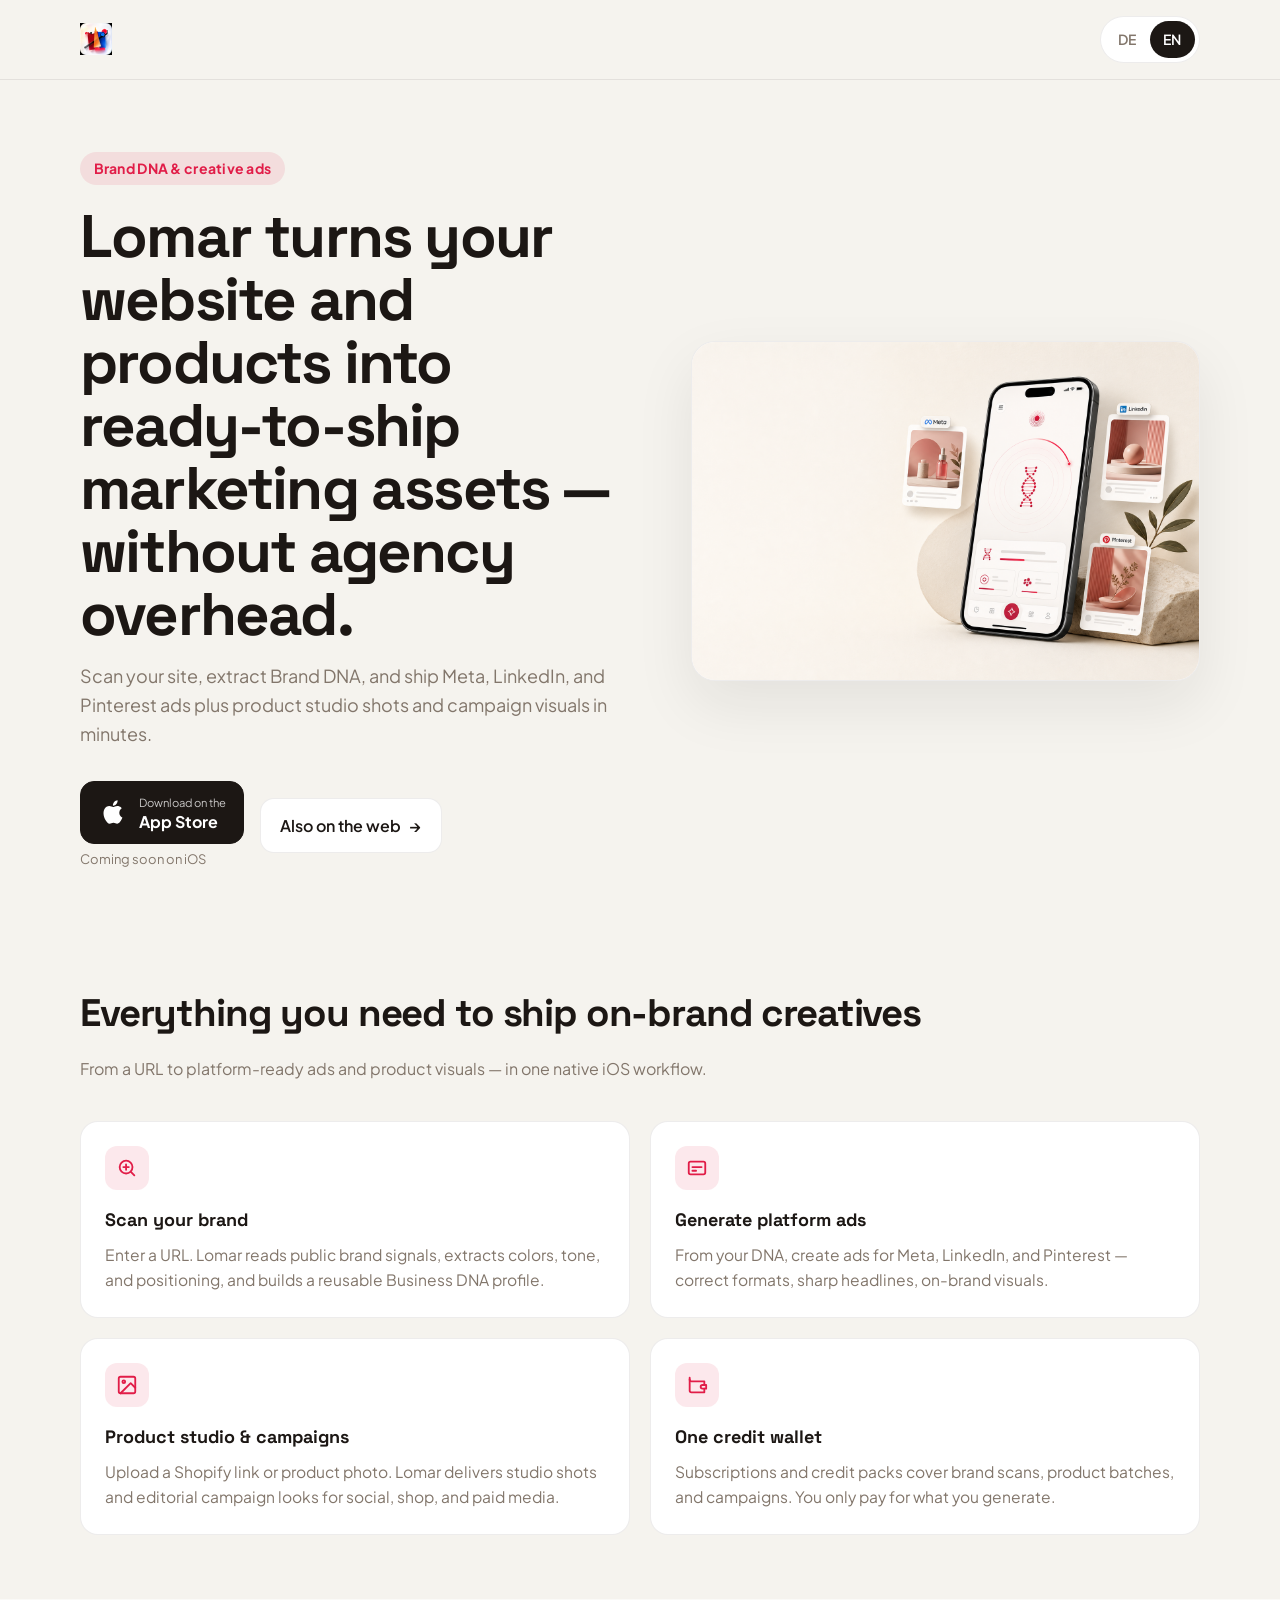
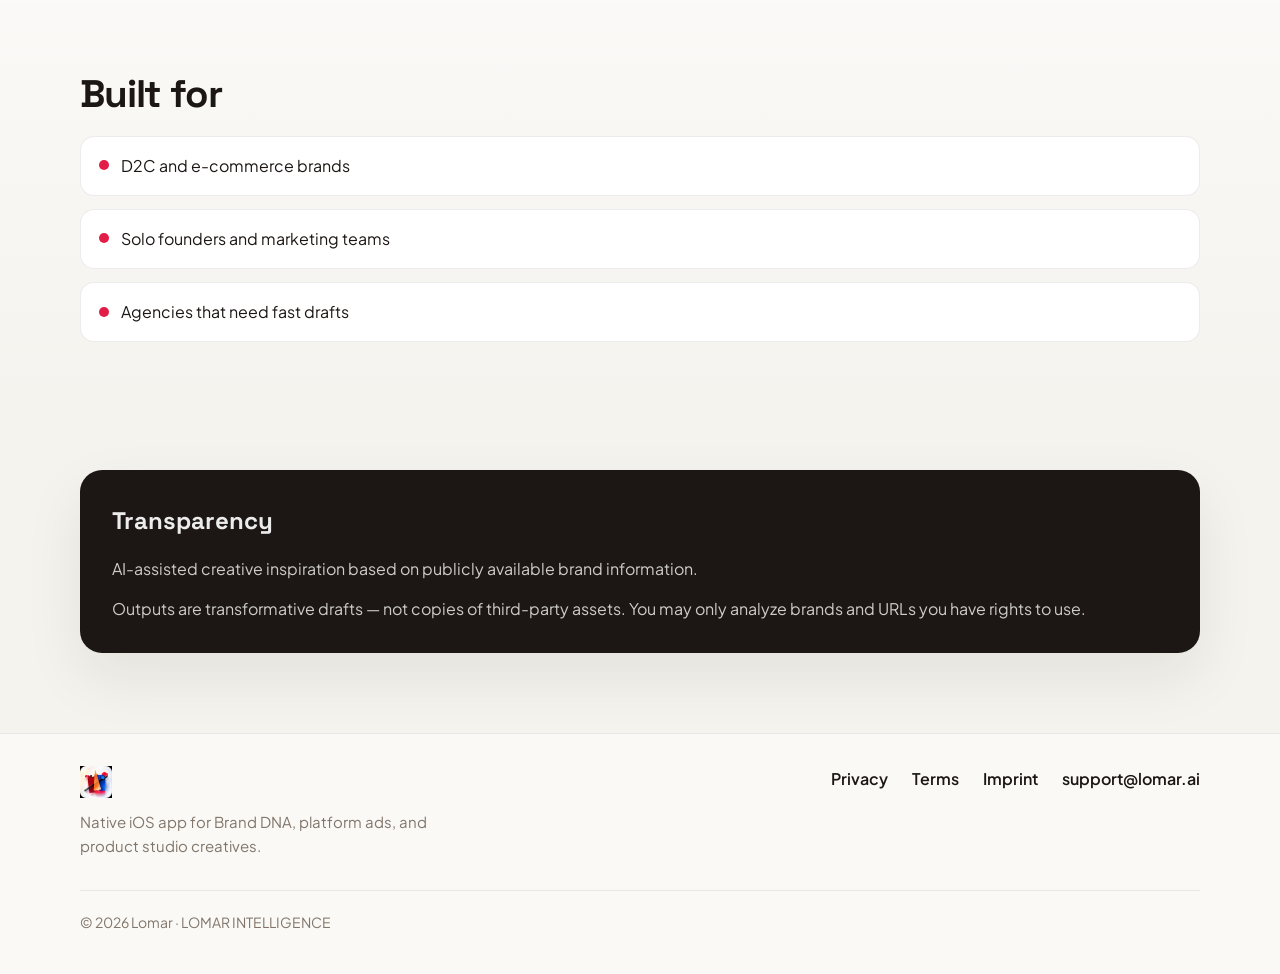
==== index.html @ f8eb9b8c "Add bilingual Lomar iOS app landing page for app.lomar.ai. Static marketing site with ASC-ready lega" ====
<!DOCTYPE html>
<html lang="en">
<head>
  <meta charset="UTF-8">
  <meta name="viewport" content="width=device-width, initial-scale=1.0">
  <title>lomar.ai — Brand DNA &amp; creative ads</title>
  <meta name="description" content="Scan your website, extract Brand DNA, and ship Meta, LinkedIn, and Pinterest ads plus product studio shots — without agency overhead.">
  <meta name="theme-color" content="#E11D48">
  <link rel="icon" type="image/png" href="assets/favicon.png">
  <link rel="apple-touch-icon" href="assets/favicon.png">
  <meta property="og:type" content="website">
  <meta property="og:url" content="https://app.lomar.ai/">
  <meta property="og:title" content="lomar.ai — Brand DNA &amp; creative ads">
  <meta property="og:description" content="Scan your website, extract Brand DNA, and ship Meta, LinkedIn, and Pinterest ads plus product studio shots — without agency overhead.">
  <meta property="og:image" content="https://app.lomar.ai/assets/og-image.png">
  <meta name="twitter:card" content="summary_large_image">
  <meta name="twitter:title" content="lomar.ai — Brand DNA &amp; creative ads">
  <meta name="twitter:description" content="Scan your website, extract Brand DNA, and ship Meta, LinkedIn, and Pinterest ads plus product studio shots — without agency overhead.">
  <meta name="twitter:image" content="https://app.lomar.ai/assets/og-image.png">
  <link rel="preconnect" href="https://fonts.googleapis.com">
  <link rel="preconnect" href="https://fonts.gstatic.com" crossorigin>
  <link href="https://fonts.googleapis.com/css2?family=Plus+Jakarta+Sans:wght@400;500;600;700&family=Space+Grotesk:wght@500;600;700&display=swap" rel="stylesheet">
  <link rel="stylesheet" href="assets/style.css">
</head>
<body>
  <header class="site-header">
    <div class="container header-inner">
      <a class="logo" href="/" aria-label="lomar.ai home">
        <img src="assets/logo.png" alt="lomar.ai" width="120" height="32">
      </a>
      <div class="lang-toggle" role="group" aria-label="Language">
        <button type="button" data-lang="de" id="lang-de">DE</button>
        <button type="button" data-lang="en" id="lang-en">EN</button>
      </div>
    </div>
  </header>

  <main>
    <section class="hero">
      <div class="container hero-grid">
        <div class="hero-copy">
          <div class="eyebrow">
            <span class="lang-en">Brand DNA &amp; creative ads</span>
            <span class="lang-de">Brand-DNA &amp; Kreativ-Ads</span>
          </div>
          <h1>
            <span class="lang-en">Lomar turns your website and products into ready-to-ship marketing assets — without agency overhead.</span>
            <span class="lang-de">Lomar verwandelt deine Website und Produkte in fertige Marketing-Assets — ohne Agentur-Overhead.</span>
          </h1>
          <p class="hero-lead">
            <span class="lang-en">Scan your site, extract Brand DNA, and ship Meta, LinkedIn, and Pinterest ads plus product studio shots and campaign visuals in minutes.</span>
            <span class="lang-de">Website scannen, Brand-DNA extrahieren und Meta-, LinkedIn- und Pinterest-Ads plus Produkt- &amp; Kampagnenvisuals in Minuten erzeugen.</span>
          </p>
          <div class="cta-row">
            <div class="app-store-badge">
              <div class="badge-button" aria-label="App Store — Coming soon">
                <svg width="28" height="28" viewBox="0 0 24 24" fill="currentColor" aria-hidden="true">
                  <path d="M18.71 19.5c-.83 1.24-1.71 2.45-3.05 2.47-1.34.03-1.77-.79-3.29-.79-1.53 0-2 .77-3.27.82-1.31.05-2.3-1.32-3.14-2.53C4.25 17 2.94 12.45 4.7 9.39c.87-1.52 2.43-2.48 4.12-2.51 1.28-.02 2.5.87 3.29.87.78 0 2.26-1.07 3.8-.91.65.03 2.47.26 3.64 1.98-.09.06-2.17 1.28-2.15 3.81.03 3.02 2.65 4.03 2.68 4.04-.03.07-.42 1.44-1.38 2.83M13 3.5c.73-.83 1.94-1.46 2.94-1.5.13 1.17-.34 2.35-1.04 3.19-.69.85-1.83 1.51-2.95 1.42-.15-1.15.41-2.35 1.05-3.11z"/>
                </svg>
                <span>
                  <span class="badge-label">
                    <span class="lang-en">Download on the</span>
                    <span class="lang-de">Laden im</span>
                  </span>
                  <span class="badge-title">App Store</span>
                </span>
              </div>
              <span class="coming-soon">
                <span class="lang-en">Coming soon on iOS</span>
                <span class="lang-de">Demnächst für iOS</span>
              </span>
            </div>
            <a class="btn-secondary" href="https://lomar.ai" rel="noopener">
              <span class="lang-en">Also on the web</span>
              <span class="lang-de">Auch im Web</span>
              <span aria-hidden="true">→</span>
            </a>
          </div>
        </div>
        <div class="hero-visual">
          <img src="assets/hero-visual.png" alt="" width="1200" height="675">
        </div>
      </div>
    </section>

    <section class="section" id="features">
      <div class="container">
        <h2 class="section-title">
          <span class="lang-en">Everything you need to ship on-brand creatives</span>
          <span class="lang-de">Alles für markengerechte Creatives</span>
        </h2>
        <p class="section-lead">
          <span class="lang-en">From a URL to platform-ready ads and product visuals — in one native iOS workflow.</span>
          <span class="lang-de">Von der URL zu plattformfertigen Ads und Produktvisuals — in einem nativen iOS-Workflow.</span>
        </p>
        <div class="features-grid">
          <article class="feature-card">
            <div class="feature-icon" aria-hidden="true">
              <svg width="22" height="22" viewBox="0 0 24 24" fill="none" stroke="currentColor" stroke-width="2" stroke-linecap="round" stroke-linejoin="round">
                <circle cx="11" cy="11" r="7"></circle>
                <path d="m20 20-3.5-3.5"></path>
                <path d="M8 11h6"></path>
                <path d="M11 8v6"></path>
              </svg>
            </div>
            <h3>
              <span class="lang-en">Scan your brand</span>
              <span class="lang-de">Scanne deine Brand</span>
            </h3>
            <p>
              <span class="lang-en">Enter a URL. Lomar reads public brand signals, extracts colors, tone, and positioning, and builds a reusable Business DNA profile.</span>
              <span class="lang-de">Gib eine URL ein. Lomar liest öffentliche Brand-Signale, extrahiert Farben, Tonalität und Positionierung und baut daraus eine wiederverwendbare Business-DNA.</span>
            </p>
          </article>
          <article class="feature-card">
            <div class="feature-icon" aria-hidden="true">
              <svg width="22" height="22" viewBox="0 0 24 24" fill="none" stroke="currentColor" stroke-width="2" stroke-linecap="round" stroke-linejoin="round">
                <rect x="3" y="5" width="18" height="14" rx="2"></rect>
                <path d="M7 15h4"></path>
                <path d="M7 11h10"></path>
              </svg>
            </div>
            <h3>
              <span class="lang-en">Generate platform ads</span>
              <span class="lang-de">Generiere Plattform-Ads</span>
            </h3>
            <p>
              <span class="lang-en">From your DNA, create ads for Meta, LinkedIn, and Pinterest — correct formats, sharp headlines, on-brand visuals.</span>
              <span class="lang-de">Erstelle auf Basis deiner DNA Werbemittel für Meta, LinkedIn und Pinterest — im richtigen Format, mit klaren Headlines und markengerechtem Look.</span>
            </p>
          </article>
          <article class="feature-card">
            <div class="feature-icon" aria-hidden="true">
              <svg width="22" height="22" viewBox="0 0 24 24" fill="none" stroke="currentColor" stroke-width="2" stroke-linecap="round" stroke-linejoin="round">
                <rect x="3" y="3" width="18" height="18" rx="2"></rect>
                <circle cx="8.5" cy="8.5" r="1.5"></circle>
                <path d="m21 15-5-5L5 21"></path>
              </svg>
            </div>
            <h3>
              <span class="lang-en">Product studio &amp; campaigns</span>
              <span class="lang-de">Produkt-Studio &amp; Kampagnen</span>
            </h3>
            <p>
              <span class="lang-en">Upload a Shopify link or product photo. Lomar delivers studio shots and editorial campaign looks for social, shop, and paid media.</span>
              <span class="lang-de">Lade einen Shopify-Link oder ein Produktfoto hoch. Lomar liefert Studio-Shots und editorial Campaign-Looks — bereit für Social, Shop und Ads.</span>
            </p>
          </article>
          <article class="feature-card">
            <div class="feature-icon" aria-hidden="true">
              <svg width="22" height="22" viewBox="0 0 24 24" fill="none" stroke="currentColor" stroke-width="2" stroke-linecap="round" stroke-linejoin="round">
                <path d="M20 12V8H6a2 2 0 0 1-2-2V4"></path>
                <path d="M4 6v12a2 2 0 0 0 2 2h14v-4"></path>
                <path d="M18 12a2 2 0 0 0 0 4h4v-4Z"></path>
              </svg>
            </div>
            <h3>
              <span class="lang-en">One credit wallet</span>
              <span class="lang-de">Ein Credit-Wallet</span>
            </h3>
            <p>
              <span class="lang-en">Subscriptions and credit packs cover brand scans, product batches, and campaigns. You only pay for what you generate.</span>
              <span class="lang-de">Abos und Credit-Packs decken Brand-Scans, Produkt-Batches und Kampagnen ab. Du zahlst nur, was du wirklich generierst.</span>
            </p>
          </article>
        </div>
      </div>
    </section>

    <section class="section audience">
      <div class="container">
        <h2 class="section-title">
          <span class="lang-en">Built for</span>
          <span class="lang-de">Für wen?</span>
        </h2>
        <ul class="audience-list">
          <li>
            <span class="lang-en">D2C and e-commerce brands</span>
            <span class="lang-de">D2C- und E-Commerce-Brands</span>
          </li>
          <li>
            <span class="lang-en">Solo founders and marketing teams</span>
            <span class="lang-de">Solo-Founder und Marketing-Teams</span>
          </li>
          <li>
            <span class="lang-en">Agencies that need fast drafts</span>
            <span class="lang-de">Agenturen, die schnelle Drafts brauchen</span>
          </li>
        </ul>
      </div>
    </section>

    <section class="section transparency">
      <div class="container">
        <div class="transparency-card">
          <h2>
            <span class="lang-en">Transparency</span>
            <span class="lang-de">Transparenz</span>
          </h2>
          <p>
            <span class="lang-en">AI-assisted creative inspiration based on publicly available brand information.</span>
            <span class="lang-de">KI-gestützte kreative Inspiration auf Basis öffentlich verfügbarer Markeninformationen.</span>
          </p>
          <p>
            <span class="lang-en">Outputs are transformative drafts — not copies of third-party assets. You may only analyze brands and URLs you have rights to use.</span>
            <span class="lang-de">Outputs sind transformative Entwürfe — keine 1:1-Kopien fremder Websites oder Assets. Analysiere nur Brands und URLs, für die du die Rechte hast.</span>
          </p>
        </div>
      </div>
    </section>
  </main>

  <footer class="site-footer">
    <div class="container footer-grid">
      <div class="footer-brand">
        <a class="logo" href="/" aria-label="lomar.ai home">
          <img src="assets/logo.png" alt="lomar.ai" width="100" height="28">
        </a>
        <p>
          <span class="lang-en">Native iOS app for Brand DNA, platform ads, and product studio creatives.</span>
          <span class="lang-de">Native iOS-App für Brand-DNA, Plattform-Ads und Produkt-Studio-Creatives.</span>
        </p>
      </div>
      <nav class="footer-links" aria-label="Legal">
        <a href="https://lomar.ai/privacy" rel="noopener">Privacy</a>
        <a href="https://lomar.ai/terms" rel="noopener">
          <span class="lang-en">Terms</span>
          <span class="lang-de">AGB</span>
        </a>
        <a href="https://lomar.ai/imprint" rel="noopener">
          <span class="lang-en">Imprint</span>
          <span class="lang-de">Impressum</span>
        </a>
        <a href="mailto:support@lomar.ai">support@lomar.ai</a>
      </nav>
      <div class="footer-meta">© 2026 Lomar · LOMAR INTELLIGENCE</div>
    </div>
  </footer>

  <script>
    (function () {
      var root = document.documentElement;
      var buttons = document.querySelectorAll(".lang-toggle button");

      function setLang(lang) {
        root.lang = lang;
        localStorage.setItem("lomar-lang", lang);
        buttons.forEach(function (btn) {
          btn.classList.toggle("active", btn.dataset.lang === lang);
        });
      }

      var saved = localStorage.getItem("lomar-lang");
      var browser = (navigator.language || "en").toLowerCase().startsWith("de") ? "de" : "en";
      setLang(saved || browser);

      buttons.forEach(function (btn) {
        btn.addEventListener("click", function () {
          setLang(btn.dataset.lang);
        });
      });
    })();
  </script>
</body>
</html>
---- assets/style.css ----
:root {
  --rose: #e11d48;
  --rose-soft: rgba(225, 29, 72, 0.1);
  --paper: #f5f3ee;
  --paper-elevated: #ffffff;
  --ink: #1c1714;
  --mist: #82766b;
  --border: rgba(28, 23, 20, 0.08);
  --shadow: 0 24px 60px rgba(28, 23, 20, 0.08);
  --radius: 18px;
  --max-width: 1120px;
}

*,
*::before,
*::after {
  box-sizing: border-box;
}

html {
  scroll-behavior: smooth;
}

body {
  margin: 0;
  font-family: "Plus Jakarta Sans", system-ui, -apple-system, sans-serif;
  color: var(--ink);
  background: var(--paper);
  line-height: 1.6;
  -webkit-font-smoothing: antialiased;
}

img {
  display: block;
  max-width: 100%;
  height: auto;
}

a {
  color: inherit;
  text-decoration: none;
}

a:hover {
  color: var(--rose);
}

.container {
  width: min(var(--max-width), calc(100% - 2rem));
  margin-inline: auto;
}

.site-header {
  position: sticky;
  top: 0;
  z-index: 20;
  backdrop-filter: blur(14px);
  background: rgba(245, 243, 238, 0.88);
  border-bottom: 1px solid var(--border);
}

.header-inner {
  display: flex;
  align-items: center;
  justify-content: space-between;
  gap: 1rem;
  padding: 1rem 0;
}

.logo img {
  height: 32px;
  width: auto;
}

.lang-toggle {
  display: inline-flex;
  padding: 4px;
  border-radius: 999px;
  background: var(--paper-elevated);
  border: 1px solid var(--border);
}

.lang-toggle button {
  border: 0;
  background: transparent;
  color: var(--mist);
  font: inherit;
  font-size: 0.875rem;
  font-weight: 600;
  padding: 0.45rem 0.85rem;
  border-radius: 999px;
  cursor: pointer;
}

.lang-toggle button.active {
  background: var(--ink);
  color: white;
}

.hero {
  padding: 4.5rem 0 3rem;
}

.hero-grid {
  display: grid;
  grid-template-columns: 1.05fr 0.95fr;
  gap: 3rem;
  align-items: center;
}

.eyebrow {
  display: inline-flex;
  align-items: center;
  gap: 0.5rem;
  padding: 0.35rem 0.85rem;
  border-radius: 999px;
  background: var(--rose-soft);
  color: var(--rose);
  font-size: 0.875rem;
  font-weight: 700;
  letter-spacing: 0.02em;
  margin-bottom: 1.25rem;
}

.hero h1 {
  font-family: "Space Grotesk", sans-serif;
  font-size: clamp(2.4rem, 5vw, 3.75rem);
  line-height: 1.05;
  letter-spacing: -0.03em;
  margin: 0 0 1rem;
}

.hero-lead {
  font-size: 1.125rem;
  color: var(--mist);
  max-width: 38rem;
  margin: 0 0 2rem;
}

.cta-row {
  display: flex;
  flex-wrap: wrap;
  gap: 1rem;
  align-items: center;
}

.app-store-badge {
  display: inline-flex;
  flex-direction: column;
  gap: 0.35rem;
}

.badge-button {
  display: inline-flex;
  align-items: center;
  gap: 0.75rem;
  padding: 0.75rem 1.1rem;
  border-radius: 14px;
  background: var(--ink);
  color: white;
  border: 1px solid var(--ink);
  cursor: default;
}

.badge-button svg {
  flex-shrink: 0;
}

.badge-label {
  display: block;
  font-size: 0.7rem;
  opacity: 0.75;
}

.badge-title {
  display: block;
  font-size: 1rem;
  font-weight: 700;
  line-height: 1.2;
}

.coming-soon {
  font-size: 0.8125rem;
  color: var(--mist);
}

.btn-secondary {
  display: inline-flex;
  align-items: center;
  gap: 0.5rem;
  padding: 0.85rem 1.2rem;
  border-radius: 14px;
  border: 1px solid var(--border);
  background: var(--paper-elevated);
  font-weight: 600;
  transition: border-color 0.2s, transform 0.2s;
}

.btn-secondary:hover {
  border-color: rgba(225, 29, 72, 0.35);
  transform: translateY(-1px);
}

.hero-visual {
  border-radius: calc(var(--radius) + 6px);
  overflow: hidden;
  box-shadow: var(--shadow);
  border: 1px solid var(--border);
  background: var(--paper-elevated);
}

.section {
  padding: 4rem 0;
}

.section-title {
  font-family: "Space Grotesk", sans-serif;
  font-size: clamp(1.75rem, 3vw, 2.4rem);
  letter-spacing: -0.03em;
  margin: 0 0 0.75rem;
}

.section-lead {
  color: var(--mist);
  max-width: 42rem;
  margin: 0 0 2.5rem;
}

.features-grid {
  display: grid;
  grid-template-columns: repeat(2, minmax(0, 1fr));
  gap: 1.25rem;
}

.feature-card {
  padding: 1.5rem;
  border-radius: var(--radius);
  background: var(--paper-elevated);
  border: 1px solid var(--border);
}

.feature-icon {
  width: 44px;
  height: 44px;
  display: grid;
  place-items: center;
  border-radius: 12px;
  background: var(--rose-soft);
  color: var(--rose);
  margin-bottom: 1rem;
}

.feature-card h3 {
  font-family: "Space Grotesk", sans-serif;
  font-size: 1.125rem;
  margin: 0 0 0.5rem;
}

.feature-card p {
  margin: 0;
  color: var(--mist);
  font-size: 0.975rem;
}

.audience {
  background: linear-gradient(180deg, rgba(255, 255, 255, 0.55), rgba(255, 255, 255, 0));
}

.audience-list {
  display: grid;
  gap: 0.85rem;
  margin: 0;
  padding: 0;
  list-style: none;
}

.audience-list li {
  display: flex;
  align-items: flex-start;
  gap: 0.75rem;
  padding: 1rem 1.1rem;
  border-radius: 14px;
  background: var(--paper-elevated);
  border: 1px solid var(--border);
}

.audience-list li::before {
  content: "";
  width: 10px;
  height: 10px;
  margin-top: 0.45rem;
  border-radius: 999px;
  background: var(--rose);
  flex-shrink: 0;
}

.transparency {
  padding-bottom: 5rem;
}

.transparency-card {
  padding: 2rem;
  border-radius: calc(var(--radius) + 4px);
  background: var(--ink);
  color: rgba(255, 255, 255, 0.92);
  box-shadow: var(--shadow);
}

.transparency-card h2 {
  font-family: "Space Grotesk", sans-serif;
  font-size: 1.5rem;
  margin: 0 0 1rem;
}

.transparency-card p {
  margin: 0 0 0.85rem;
  color: rgba(255, 255, 255, 0.78);
}

.transparency-card p:last-child {
  margin-bottom: 0;
}

.site-footer {
  border-top: 1px solid var(--border);
  background: rgba(255, 255, 255, 0.45);
  padding: 2rem 0 2.5rem;
}

.footer-grid {
  display: flex;
  flex-wrap: wrap;
  gap: 1.5rem 2rem;
  justify-content: space-between;
  align-items: flex-start;
}

.footer-brand p {
  margin: 0.75rem 0 0;
  color: var(--mist);
  max-width: 22rem;
  font-size: 0.9375rem;
}

.footer-links {
  display: flex;
  flex-wrap: wrap;
  gap: 1rem 1.5rem;
  font-weight: 600;
}

.footer-meta {
  width: 100%;
  padding-top: 1.25rem;
  margin-top: 0.5rem;
  border-top: 1px solid var(--border);
  color: var(--mist);
  font-size: 0.875rem;
}

[lang="de"] .lang-en,
[lang="en"] .lang-de {
  display: none !important;
}

@media (max-width: 900px) {
  .hero-grid,
  .features-grid {
    grid-template-columns: 1fr;
  }

  .hero {
    padding-top: 3rem;
  }

  .hero-visual {
    order: -1;
  }
}

@media (max-width: 640px) {
  .features-grid {
    grid-template-columns: 1fr;
  }

  .footer-grid {
    flex-direction: column;
  }
}
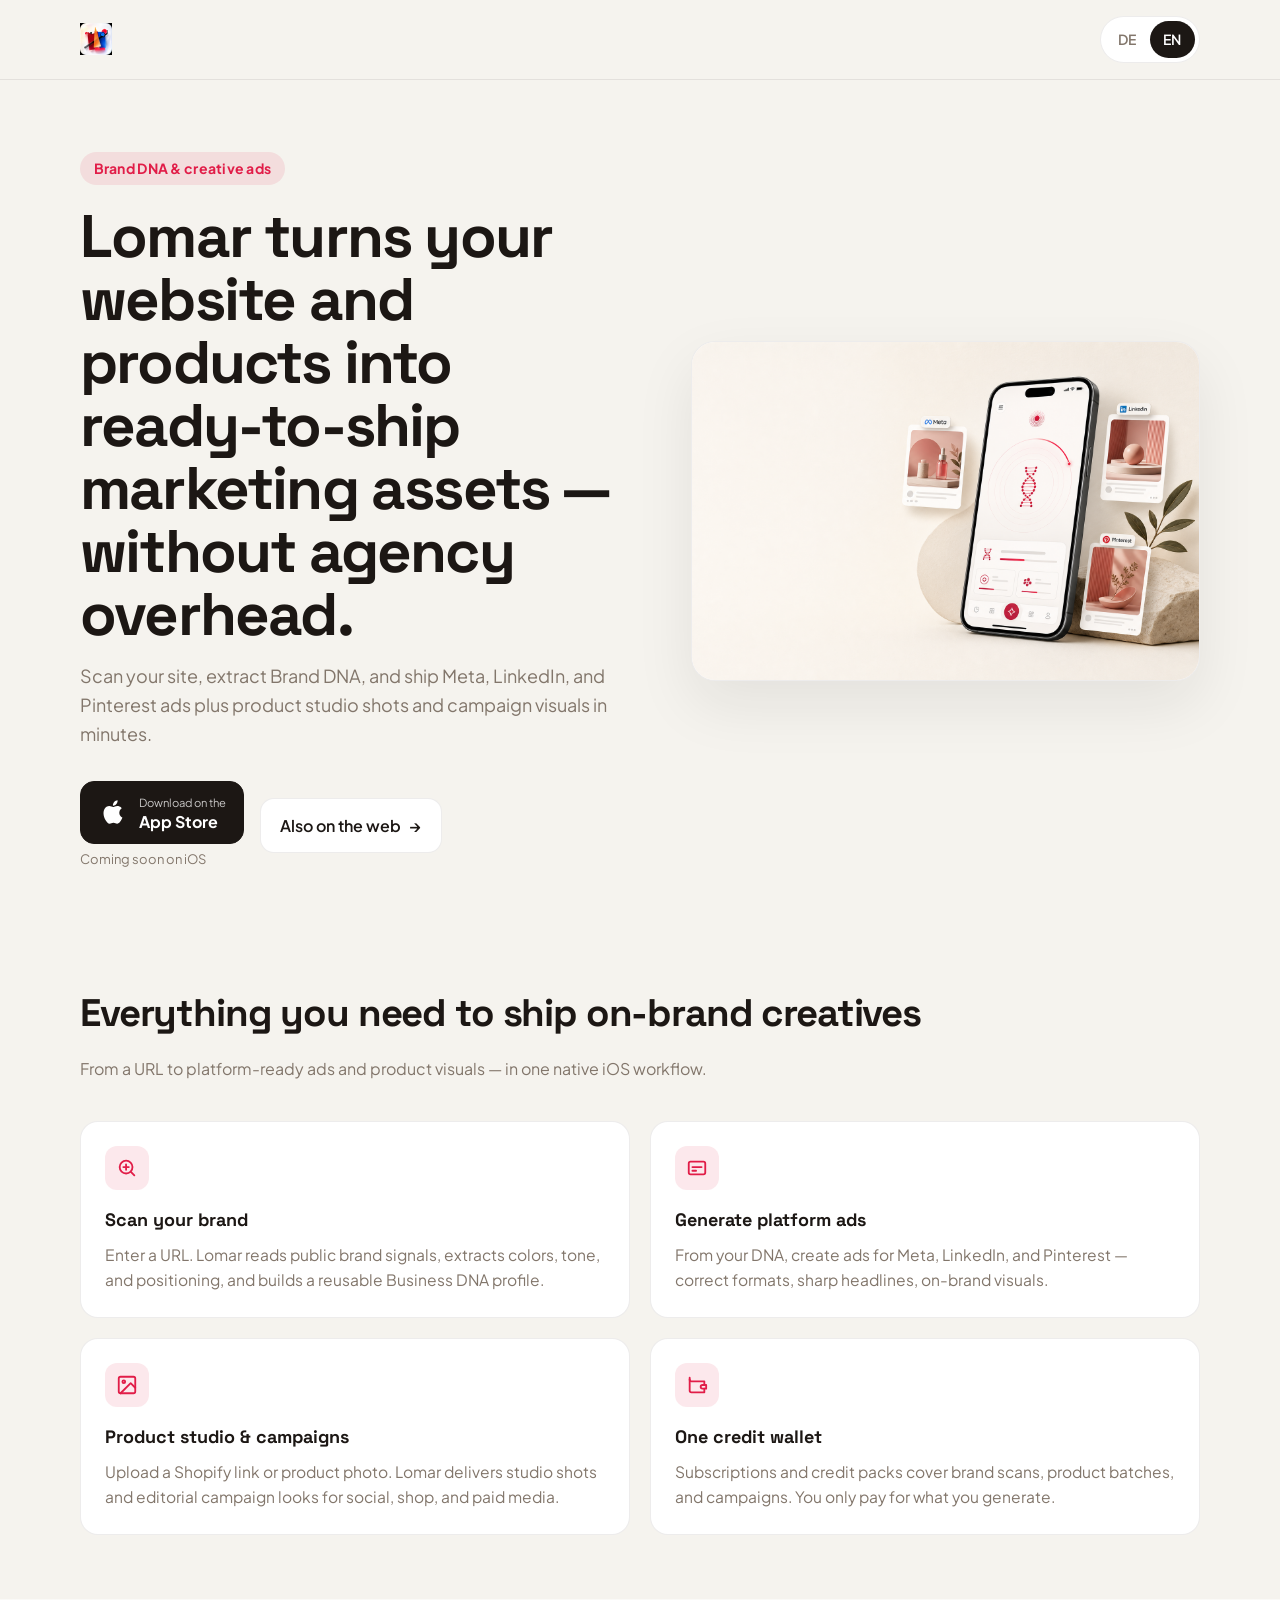
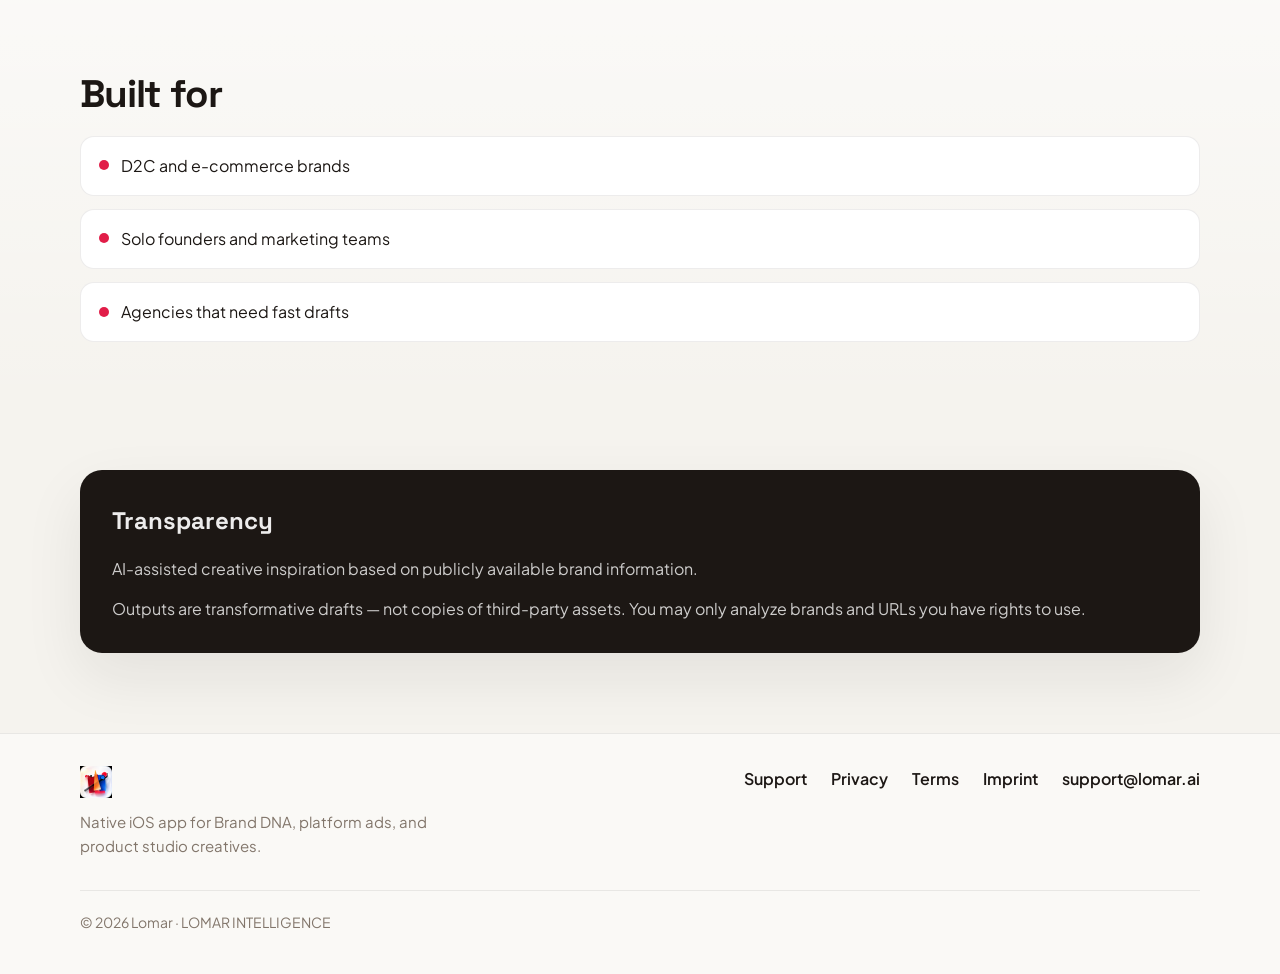
==== commit 34506e68: "Add legal and support pages for Lomar" ====
--- a/index.html
+++ b/index.html
@@ -222,12 +222,16 @@
         </p>
       </div>
       <nav class="footer-links" aria-label="Legal">
-        <a href="https://lomar.ai/privacy" rel="noopener">Privacy</a>
-        <a href="https://lomar.ai/terms" rel="noopener">
+        <a href="/support/">
+          <span class="lang-en">Support</span>
+          <span class="lang-de">Support</span>
+        </a>
+        <a href="/privacy/">Privacy</a>
+        <a href="/terms/">
           <span class="lang-en">Terms</span>
           <span class="lang-de">AGB</span>
         </a>
-        <a href="https://lomar.ai/imprint" rel="noopener">
+        <a href="/imprint/">
           <span class="lang-en">Imprint</span>
           <span class="lang-de">Impressum</span>
         </a>
--- a/assets/style.css
+++ b/assets/style.css
@@ -358,6 +358,103 @@
   font-size: 0.875rem;
 }
 
+.legal-main {
+  padding: 3.5rem 0 5rem;
+}
+
+.legal-shell {
+  max-width: 860px;
+}
+
+.legal-back {
+  display: inline-flex;
+  align-items: center;
+  gap: 0.45rem;
+  margin-bottom: 1.75rem;
+  color: var(--mist);
+  font-weight: 700;
+}
+
+.legal-page {
+  padding: 2rem;
+  border-radius: var(--radius);
+  background: var(--paper-elevated);
+  border: 1px solid var(--border);
+}
+
+.legal-page h1,
+.legal-page h2 {
+  font-family: "Space Grotesk", sans-serif;
+  line-height: 1.15;
+  letter-spacing: -0.02em;
+}
+
+.legal-page h1 {
+  margin: 0 0 0.5rem;
+  font-size: clamp(2rem, 4vw, 3rem);
+}
+
+.legal-page h2 {
+  margin: 2rem 0 0.65rem;
+  font-size: 1.25rem;
+}
+
+.legal-page h3 {
+  margin: 1.25rem 0 0.45rem;
+  font-size: 1rem;
+}
+
+.legal-page p,
+.legal-page li {
+  color: var(--mist);
+}
+
+.legal-page p {
+  margin: 0 0 0.85rem;
+}
+
+.legal-page ul,
+.legal-page ol {
+  margin: 0 0 1rem;
+  padding-left: 1.2rem;
+}
+
+.legal-page a {
+  color: var(--rose);
+  font-weight: 700;
+}
+
+.legal-meta {
+  color: var(--mist);
+  margin-bottom: 1.5rem;
+  font-weight: 600;
+}
+
+.legal-note {
+  padding: 1rem;
+  border-radius: 12px;
+  background: var(--rose-soft);
+  border: 1px solid rgba(225, 29, 72, 0.18);
+}
+
+.contact-list {
+  display: grid;
+  gap: 0.75rem;
+  margin: 1rem 0;
+}
+
+.contact-item {
+  padding: 1rem;
+  border-radius: 12px;
+  border: 1px solid var(--border);
+  background: rgba(245, 243, 238, 0.5);
+}
+
+.contact-item strong {
+  display: block;
+  margin-bottom: 0.2rem;
+}
+
 [lang="de"] .lang-en,
 [lang="en"] .lang-de {
   display: none !important;
@@ -386,4 +483,8 @@
   .footer-grid {
     flex-direction: column;
   }
-}
+
+  .legal-page {
+    padding: 1.25rem;
+  }
+}
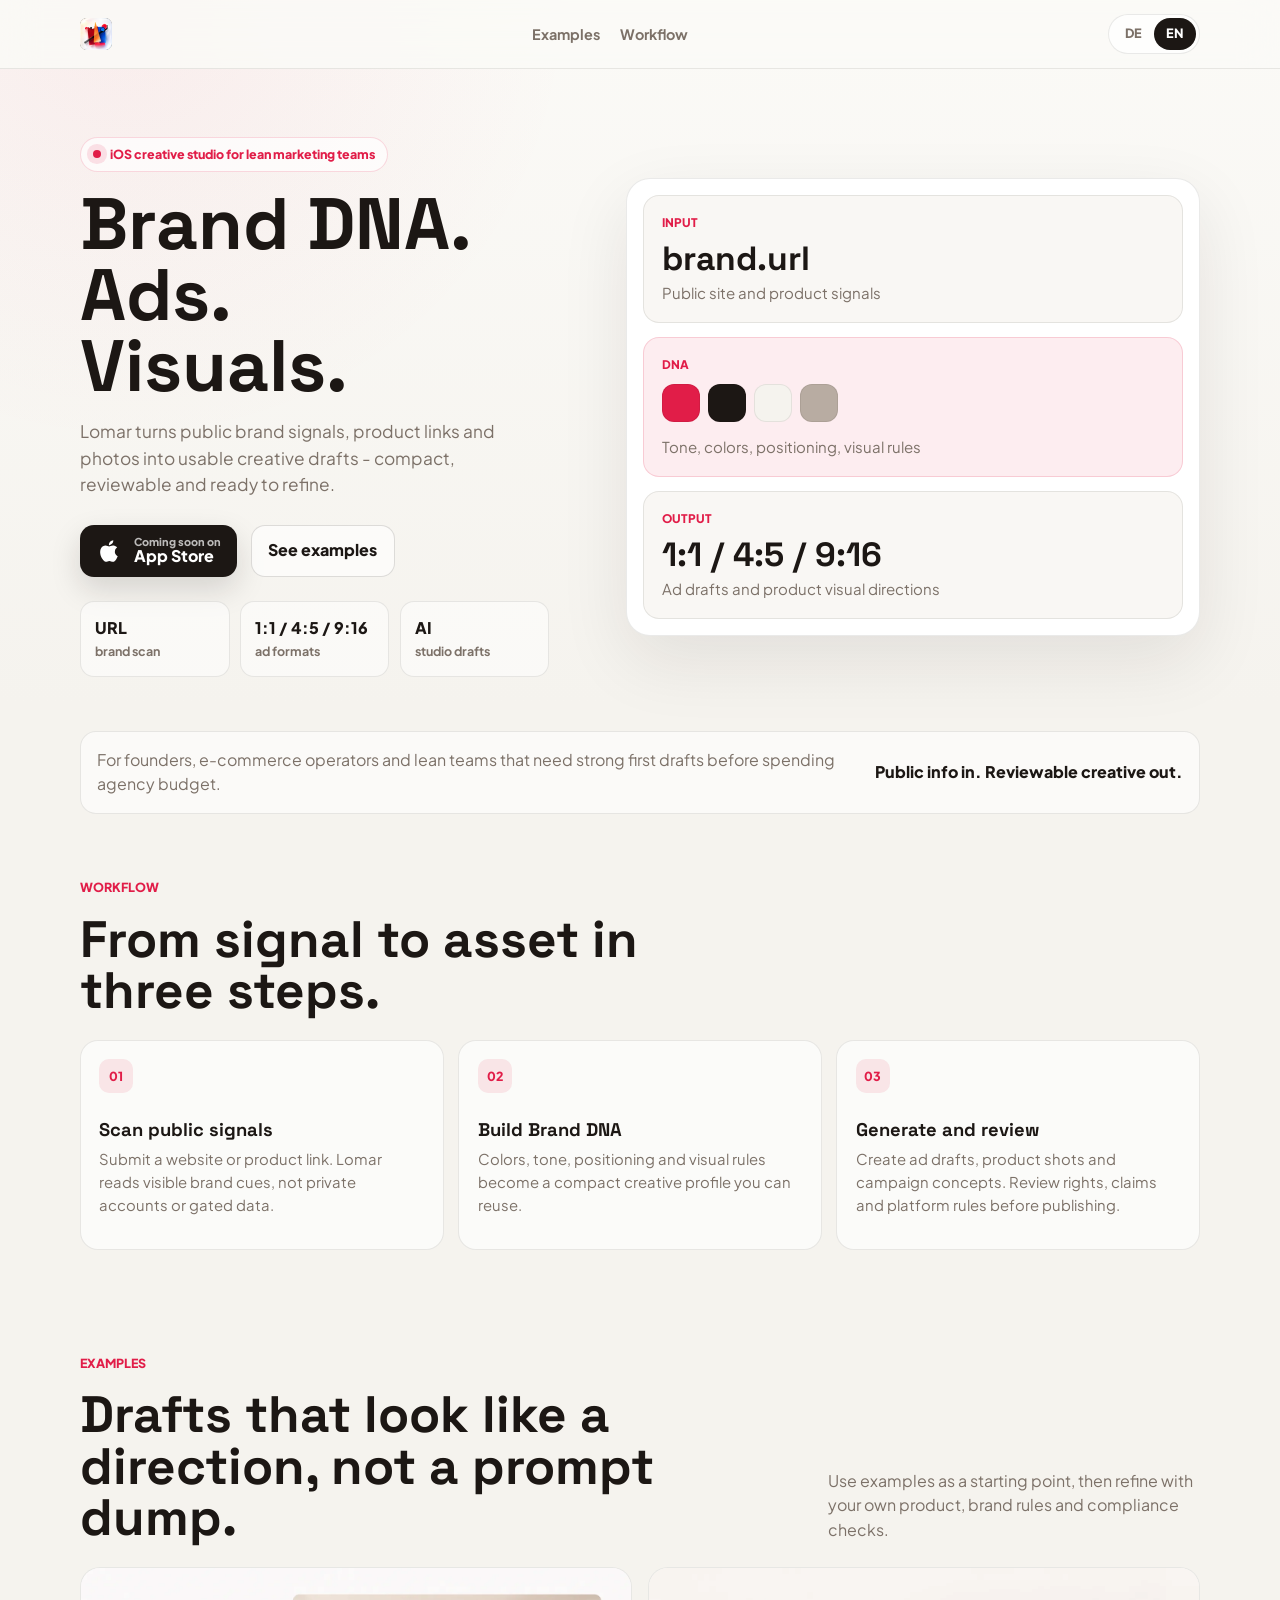
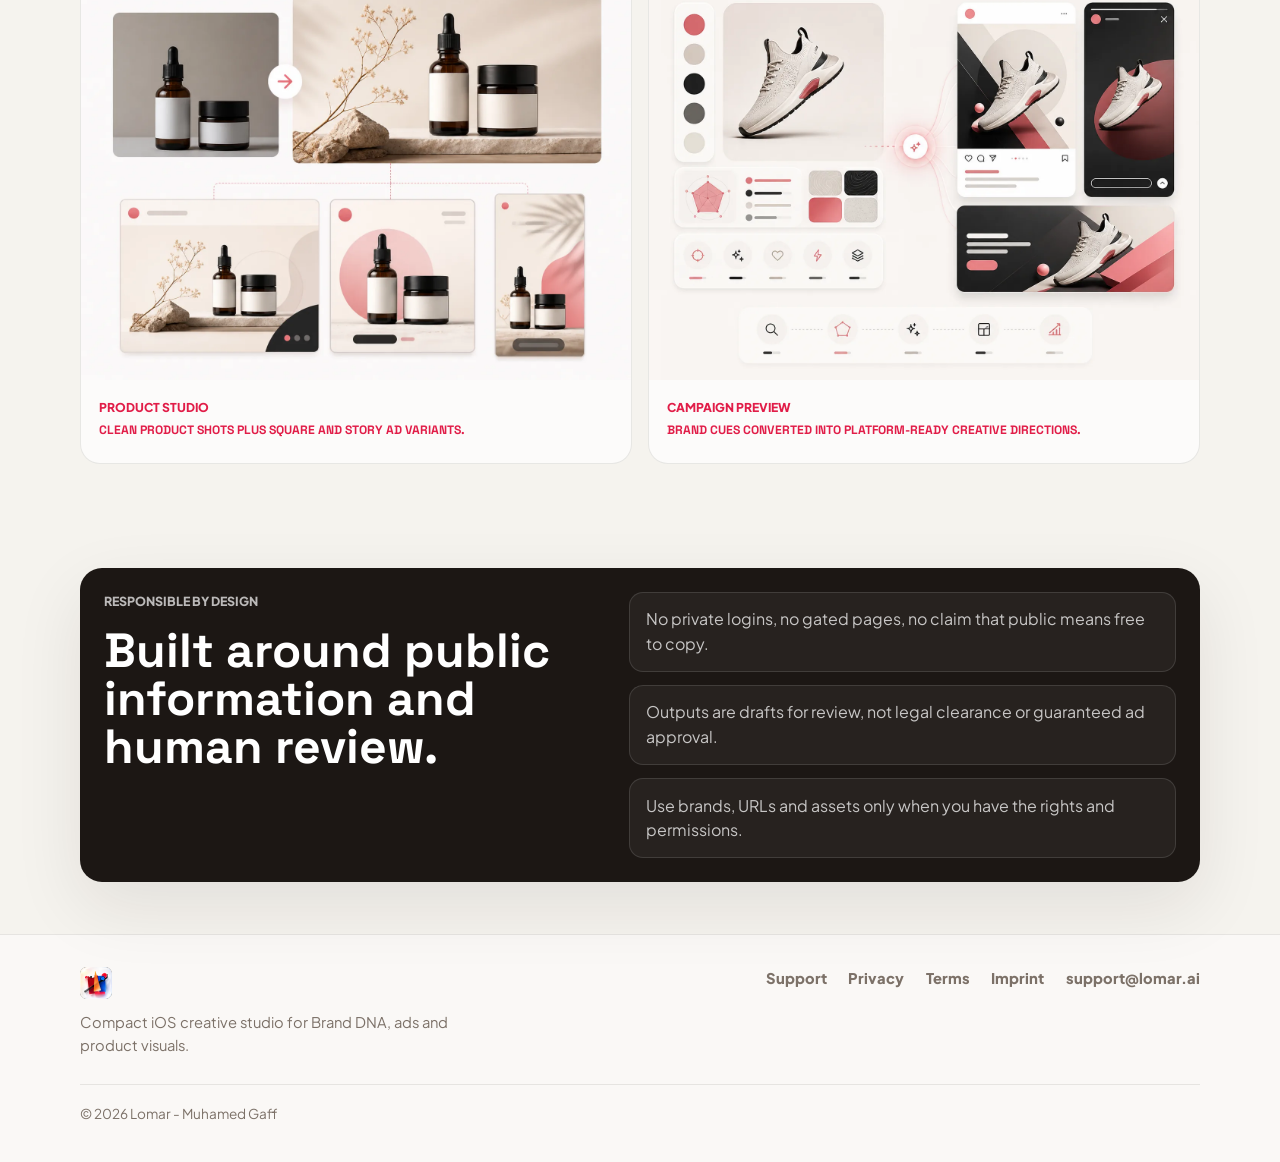
==== commit 8baa8563: "Redesign Lomar landing page" ====
--- a/index.html
+++ b/index.html
@@ -3,31 +3,64 @@
 <head>
   <meta charset="UTF-8">
   <meta name="viewport" content="width=device-width, initial-scale=1.0">
-  <title>lomar.ai — Brand DNA &amp; creative ads</title>
-  <meta name="description" content="Scan your website, extract Brand DNA, and ship Meta, LinkedIn, and Pinterest ads plus product studio shots — without agency overhead.">
-  <meta name="theme-color" content="#E11D48">
+  <title>Lomar - Brand DNA, ads and product visuals for iOS</title>
+  <meta name="description" content="Lomar is an iOS creative studio for founders and e-commerce teams. Analyze public brand signals, build Brand DNA, and generate ad drafts, product visuals, and campaign assets.">
+  <meta name="keywords" content="Lomar, AI ad generator, brand DNA, product visuals, e-commerce ads, iOS marketing app, creative studio, social media ads">
+  <meta name="robots" content="index,follow,max-image-preview:large">
+  <meta name="theme-color" content="#F5F3EE">
+  <link rel="canonical" href="https://app.lomar.ai/">
   <link rel="icon" type="image/png" href="assets/favicon.png">
   <link rel="apple-touch-icon" href="assets/favicon.png">
   <meta property="og:type" content="website">
   <meta property="og:url" content="https://app.lomar.ai/">
-  <meta property="og:title" content="lomar.ai — Brand DNA &amp; creative ads">
-  <meta property="og:description" content="Scan your website, extract Brand DNA, and ship Meta, LinkedIn, and Pinterest ads plus product studio shots — without agency overhead.">
-  <meta property="og:image" content="https://app.lomar.ai/assets/og-image.png">
+  <meta property="og:title" content="Lomar - Brand DNA, ads and product visuals">
+  <meta property="og:description" content="Turn a website, product link, or product photo into compact brand profiles, ad drafts, and studio-ready visuals.">
+  <meta property="og:image" content="https://app.lomar.ai/assets/example-skincare.png">
+  <meta property="og:site_name" content="Lomar">
   <meta name="twitter:card" content="summary_large_image">
-  <meta name="twitter:title" content="lomar.ai — Brand DNA &amp; creative ads">
-  <meta name="twitter:description" content="Scan your website, extract Brand DNA, and ship Meta, LinkedIn, and Pinterest ads plus product studio shots — without agency overhead.">
-  <meta name="twitter:image" content="https://app.lomar.ai/assets/og-image.png">
+  <meta name="twitter:title" content="Lomar - Brand DNA, ads and product visuals">
+  <meta name="twitter:description" content="A compact iOS creative studio for brand scans, product visuals, and campaign drafts.">
+  <meta name="twitter:image" content="https://app.lomar.ai/assets/example-skincare.png">
   <link rel="preconnect" href="https://fonts.googleapis.com">
   <link rel="preconnect" href="https://fonts.gstatic.com" crossorigin>
-  <link href="https://fonts.googleapis.com/css2?family=Plus+Jakarta+Sans:wght@400;500;600;700&family=Space+Grotesk:wght@500;600;700&display=swap" rel="stylesheet">
+  <link href="https://fonts.googleapis.com/css2?family=Plus+Jakarta+Sans:wght@400;500;600;700;800&family=Space+Grotesk:wght@500;600;700&display=swap" rel="stylesheet">
   <link rel="stylesheet" href="assets/style.css">
+  <script type="application/ld+json">
+    {
+      "@context": "https://schema.org",
+      "@type": "SoftwareApplication",
+      "name": "Lomar",
+      "applicationCategory": "BusinessApplication",
+      "operatingSystem": "iOS",
+      "url": "https://app.lomar.ai/",
+      "description": "Lomar helps teams analyze public brand signals and create Brand DNA, ad drafts, product visuals, and campaign assets.",
+      "offers": {
+        "@type": "Offer",
+        "availability": "https://schema.org/PreOrder"
+      },
+      "creator": {
+        "@type": "Person",
+        "name": "Muhamed Gaff"
+      }
+    }
+  </script>
 </head>
 <body>
   <header class="site-header">
     <div class="container header-inner">
-      <a class="logo" href="/" aria-label="lomar.ai home">
-        <img src="assets/logo.png" alt="lomar.ai" width="120" height="32">
+      <a class="logo" href="/" aria-label="Lomar home">
+        <img src="assets/logo.png" alt="Lomar" width="120" height="32">
       </a>
+      <nav class="top-nav" aria-label="Main navigation">
+        <a href="#examples">
+          <span class="lang-en">Examples</span>
+          <span class="lang-de">Beispiele</span>
+        </a>
+        <a href="#workflow">
+          <span class="lang-en">Workflow</span>
+          <span class="lang-de">Workflow</span>
+        </a>
+      </nav>
       <div class="lang-toggle" role="group" aria-label="Language">
         <button type="button" data-lang="de" id="lang-de">DE</button>
         <button type="button" data-lang="en" id="lang-en">EN</button>
@@ -38,174 +71,249 @@
   <main>
     <section class="hero">
       <div class="container hero-grid">
-        <div class="hero-copy">
-          <div class="eyebrow">
-            <span class="lang-en">Brand DNA &amp; creative ads</span>
-            <span class="lang-de">Brand-DNA &amp; Kreativ-Ads</span>
-          </div>
+        <div class="hero-copy reveal">
+          <p class="eyebrow">
+            <span class="status-dot" aria-hidden="true"></span>
+            <span class="lang-en">iOS creative studio for lean marketing teams</span>
+            <span class="lang-de">iOS-Kreativstudio für schlanke Marketing-Teams</span>
+          </p>
           <h1>
-            <span class="lang-en">Lomar turns your website and products into ready-to-ship marketing assets — without agency overhead.</span>
-            <span class="lang-de">Lomar verwandelt deine Website und Produkte in fertige Marketing-Assets — ohne Agentur-Overhead.</span>
+            <span class="lang-en">Brand DNA.<br>Ads.<br>Visuals.</span>
+            <span class="lang-de">Brand-DNA.<br>Ads.<br>Visuals.</span>
           </h1>
           <p class="hero-lead">
-            <span class="lang-en">Scan your site, extract Brand DNA, and ship Meta, LinkedIn, and Pinterest ads plus product studio shots and campaign visuals in minutes.</span>
-            <span class="lang-de">Website scannen, Brand-DNA extrahieren und Meta-, LinkedIn- und Pinterest-Ads plus Produkt- &amp; Kampagnenvisuals in Minuten erzeugen.</span>
+            <span class="lang-en">Lomar turns public brand signals, product links and photos into usable creative drafts - compact, reviewable and ready to refine.</span>
+            <span class="lang-de">Lomar verwandelt öffentliche Brand-Signale, Produktlinks und Fotos in brauchbare Creative-Drafts - kompakt, prüfbar und bereit zur Weiterarbeit.</span>
           </p>
           <div class="cta-row">
-            <div class="app-store-badge">
-              <div class="badge-button" aria-label="App Store — Coming soon">
-                <svg width="28" height="28" viewBox="0 0 24 24" fill="currentColor" aria-hidden="true">
+            <div class="app-store-badge" aria-label="App Store coming soon">
+              <div class="badge-button">
+                <svg width="26" height="26" viewBox="0 0 24 24" fill="currentColor" aria-hidden="true">
                   <path d="M18.71 19.5c-.83 1.24-1.71 2.45-3.05 2.47-1.34.03-1.77-.79-3.29-.79-1.53 0-2 .77-3.27.82-1.31.05-2.3-1.32-3.14-2.53C4.25 17 2.94 12.45 4.7 9.39c.87-1.52 2.43-2.48 4.12-2.51 1.28-.02 2.5.87 3.29.87.78 0 2.26-1.07 3.8-.91.65.03 2.47.26 3.64 1.98-.09.06-2.17 1.28-2.15 3.81.03 3.02 2.65 4.03 2.68 4.04-.03.07-.42 1.44-1.38 2.83M13 3.5c.73-.83 1.94-1.46 2.94-1.5.13 1.17-.34 2.35-1.04 3.19-.69.85-1.83 1.51-2.95 1.42-.15-1.15.41-2.35 1.05-3.11z"/>
                 </svg>
                 <span>
                   <span class="badge-label">
-                    <span class="lang-en">Download on the</span>
-                    <span class="lang-de">Laden im</span>
+                    <span class="lang-en">Coming soon on</span>
+                    <span class="lang-de">Demnächst im</span>
                   </span>
                   <span class="badge-title">App Store</span>
                 </span>
               </div>
-              <span class="coming-soon">
-                <span class="lang-en">Coming soon on iOS</span>
-                <span class="lang-de">Demnächst für iOS</span>
+            </div>
+            <a class="btn-secondary" href="#examples">
+              <span class="lang-en">See examples</span>
+              <span class="lang-de">Beispiele ansehen</span>
+            </a>
+          </div>
+          <dl class="hero-stats" aria-label="Lomar capabilities">
+            <div>
+              <dt>URL</dt>
+              <dd>
+                <span class="lang-en">brand scan</span>
+                <span class="lang-de">Brand-Scan</span>
+              </dd>
+            </div>
+            <div>
+              <dt>1:1 / 4:5 / 9:16</dt>
+              <dd>
+                <span class="lang-en">ad formats</span>
+                <span class="lang-de">Ad-Formate</span>
+              </dd>
+            </div>
+            <div>
+              <dt>AI</dt>
+              <dd>
+                <span class="lang-en">studio drafts</span>
+                <span class="lang-de">Studio-Drafts</span>
+              </dd>
+            </div>
+          </dl>
+        </div>
+
+        <div class="hero-media workflow-preview reveal" aria-label="Lomar workflow preview">
+          <div class="preview-panel">
+            <span class="preview-label">
+              <span class="lang-en">Input</span>
+              <span class="lang-de">Input</span>
+            </span>
+            <strong>brand.url</strong>
+            <p>
+              <span class="lang-en">Public site and product signals</span>
+              <span class="lang-de">Öffentliche Website- und Produktsignale</span>
+            </p>
+          </div>
+          <div class="preview-panel accent">
+            <span class="preview-label">DNA</span>
+            <div class="swatch-row" aria-hidden="true">
+              <i></i>
+              <i></i>
+              <i></i>
+              <i></i>
+            </div>
+            <p>
+              <span class="lang-en">Tone, colors, positioning, visual rules</span>
+              <span class="lang-de">Tonalität, Farben, Positionierung, visuelle Regeln</span>
+            </p>
+          </div>
+          <div class="preview-panel">
+            <span class="preview-label">
+              <span class="lang-en">Output</span>
+              <span class="lang-de">Output</span>
+            </span>
+            <strong>1:1 / 4:5 / 9:16</strong>
+            <p>
+              <span class="lang-en">Ad drafts and product visual directions</span>
+              <span class="lang-de">Ad-Drafts und Produktvisual-Richtungen</span>
+            </p>
+          </div>
+        </div>
+      </div>
+    </section>
+
+    <section class="strip" aria-label="Core value">
+      <div class="container strip-grid">
+        <p>
+          <span class="lang-en">For founders, e-commerce operators and lean teams that need strong first drafts before spending agency budget.</span>
+          <span class="lang-de">Für Founder, E-Commerce-Teams und schlanke Marketing-Setups, die starke erste Drafts brauchen, bevor Agenturbudget fließt.</span>
+        </p>
+        <span>
+          <span class="lang-en">Public info in. Reviewable creative out.</span>
+          <span class="lang-de">Öffentliche Infos rein. Prüfbare Creatives raus.</span>
+        </span>
+      </div>
+    </section>
+
+    <section class="section compact" id="workflow">
+      <div class="container">
+        <div class="section-head">
+          <p class="section-kicker">
+            <span class="lang-en">Workflow</span>
+            <span class="lang-de">Workflow</span>
+          </p>
+          <h2 class="section-title">
+            <span class="lang-en">From signal to asset in three steps.</span>
+            <span class="lang-de">Vom Signal zum Asset in drei Schritten.</span>
+          </h2>
+        </div>
+        <div class="steps-grid">
+          <article class="step-card reveal">
+            <span>01</span>
+            <h3>
+              <span class="lang-en">Scan public signals</span>
+              <span class="lang-de">Öffentliche Signale scannen</span>
+            </h3>
+            <p>
+              <span class="lang-en">Submit a website or product link. Lomar reads visible brand cues, not private accounts or gated data.</span>
+              <span class="lang-de">Website oder Produktlink eingeben. Lomar liest sichtbare Brand-Hinweise, keine privaten Accounts oder geschützten Daten.</span>
+            </p>
+          </article>
+          <article class="step-card reveal">
+            <span>02</span>
+            <h3>
+              <span class="lang-en">Build Brand DNA</span>
+              <span class="lang-de">Brand-DNA bauen</span>
+            </h3>
+            <p>
+              <span class="lang-en">Colors, tone, positioning and visual rules become a compact creative profile you can reuse.</span>
+              <span class="lang-de">Farben, Tonalität, Positionierung und visuelle Regeln werden zu einem kompakten Creative-Profil.</span>
+            </p>
+          </article>
+          <article class="step-card reveal">
+            <span>03</span>
+            <h3>
+              <span class="lang-en">Generate and review</span>
+              <span class="lang-de">Generieren und prüfen</span>
+            </h3>
+            <p>
+              <span class="lang-en">Create ad drafts, product shots and campaign concepts. Review rights, claims and platform rules before publishing.</span>
+              <span class="lang-de">Ad-Drafts, Produktshots und Kampagnenideen erzeugen. Rechte, Claims und Plattformregeln vor Veröffentlichung prüfen.</span>
+            </p>
+          </article>
+        </div>
+      </div>
+    </section>
+
+    <section class="section compact" id="examples">
+      <div class="container">
+        <div class="section-head split">
+          <div>
+            <p class="section-kicker">
+              <span class="lang-en">Examples</span>
+              <span class="lang-de">Beispiele</span>
+            </p>
+            <h2 class="section-title">
+              <span class="lang-en">Drafts that look like a direction, not a prompt dump.</span>
+              <span class="lang-de">Drafts, die nach Richtung aussehen - nicht nach Prompt-Dump.</span>
+            </h2>
+          </div>
+          <p class="section-lead">
+            <span class="lang-en">Use examples as a starting point, then refine with your own product, brand rules and compliance checks.</span>
+            <span class="lang-de">Nutze Beispiele als Startpunkt und verfeinere sie mit deinem Produkt, deinen Brand-Regeln und Compliance-Checks.</span>
+          </p>
+        </div>
+        <div class="examples-grid">
+          <article class="example-card reveal">
+            <picture>
+              <source srcset="assets/example-skincare.webp" type="image/webp">
+              <img src="assets/example-skincare.png" alt="Example product studio and social ad drafts for a fictional skincare product" width="1448" height="1086" loading="lazy">
+            </picture>
+            <div>
+              <span>
+                <span class="lang-en">Product studio</span>
+                <span class="lang-de">Produkt-Studio</span>
               </span>
-            </div>
-            <a class="btn-secondary" href="https://lomar.ai" rel="noopener">
-              <span class="lang-en">Also on the web</span>
-              <span class="lang-de">Auch im Web</span>
-              <span aria-hidden="true">→</span>
-            </a>
-          </div>
-        </div>
-        <div class="hero-visual">
-          <img src="assets/hero-visual.png" alt="" width="1200" height="675">
-        </div>
-      </div>
-    </section>
-
-    <section class="section" id="features">
-      <div class="container">
-        <h2 class="section-title">
-          <span class="lang-en">Everything you need to ship on-brand creatives</span>
-          <span class="lang-de">Alles für markengerechte Creatives</span>
-        </h2>
-        <p class="section-lead">
-          <span class="lang-en">From a URL to platform-ready ads and product visuals — in one native iOS workflow.</span>
-          <span class="lang-de">Von der URL zu plattformfertigen Ads und Produktvisuals — in einem nativen iOS-Workflow.</span>
-        </p>
-        <div class="features-grid">
-          <article class="feature-card">
-            <div class="feature-icon" aria-hidden="true">
-              <svg width="22" height="22" viewBox="0 0 24 24" fill="none" stroke="currentColor" stroke-width="2" stroke-linecap="round" stroke-linejoin="round">
-                <circle cx="11" cy="11" r="7"></circle>
-                <path d="m20 20-3.5-3.5"></path>
-                <path d="M8 11h6"></path>
-                <path d="M11 8v6"></path>
-              </svg>
-            </div>
-            <h3>
-              <span class="lang-en">Scan your brand</span>
-              <span class="lang-de">Scanne deine Brand</span>
-            </h3>
-            <p>
-              <span class="lang-en">Enter a URL. Lomar reads public brand signals, extracts colors, tone, and positioning, and builds a reusable Business DNA profile.</span>
-              <span class="lang-de">Gib eine URL ein. Lomar liest öffentliche Brand-Signale, extrahiert Farben, Tonalität und Positionierung und baut daraus eine wiederverwendbare Business-DNA.</span>
-            </p>
-          </article>
-          <article class="feature-card">
-            <div class="feature-icon" aria-hidden="true">
-              <svg width="22" height="22" viewBox="0 0 24 24" fill="none" stroke="currentColor" stroke-width="2" stroke-linecap="round" stroke-linejoin="round">
-                <rect x="3" y="5" width="18" height="14" rx="2"></rect>
-                <path d="M7 15h4"></path>
-                <path d="M7 11h10"></path>
-              </svg>
-            </div>
-            <h3>
-              <span class="lang-en">Generate platform ads</span>
-              <span class="lang-de">Generiere Plattform-Ads</span>
-            </h3>
-            <p>
-              <span class="lang-en">From your DNA, create ads for Meta, LinkedIn, and Pinterest — correct formats, sharp headlines, on-brand visuals.</span>
-              <span class="lang-de">Erstelle auf Basis deiner DNA Werbemittel für Meta, LinkedIn und Pinterest — im richtigen Format, mit klaren Headlines und markengerechtem Look.</span>
-            </p>
-          </article>
-          <article class="feature-card">
-            <div class="feature-icon" aria-hidden="true">
-              <svg width="22" height="22" viewBox="0 0 24 24" fill="none" stroke="currentColor" stroke-width="2" stroke-linecap="round" stroke-linejoin="round">
-                <rect x="3" y="3" width="18" height="18" rx="2"></rect>
-                <circle cx="8.5" cy="8.5" r="1.5"></circle>
-                <path d="m21 15-5-5L5 21"></path>
-              </svg>
-            </div>
-            <h3>
-              <span class="lang-en">Product studio &amp; campaigns</span>
-              <span class="lang-de">Produkt-Studio &amp; Kampagnen</span>
-            </h3>
-            <p>
-              <span class="lang-en">Upload a Shopify link or product photo. Lomar delivers studio shots and editorial campaign looks for social, shop, and paid media.</span>
-              <span class="lang-de">Lade einen Shopify-Link oder ein Produktfoto hoch. Lomar liefert Studio-Shots und editorial Campaign-Looks — bereit für Social, Shop und Ads.</span>
-            </p>
-          </article>
-          <article class="feature-card">
-            <div class="feature-icon" aria-hidden="true">
-              <svg width="22" height="22" viewBox="0 0 24 24" fill="none" stroke="currentColor" stroke-width="2" stroke-linecap="round" stroke-linejoin="round">
-                <path d="M20 12V8H6a2 2 0 0 1-2-2V4"></path>
-                <path d="M4 6v12a2 2 0 0 0 2 2h14v-4"></path>
-                <path d="M18 12a2 2 0 0 0 0 4h4v-4Z"></path>
-              </svg>
-            </div>
-            <h3>
-              <span class="lang-en">One credit wallet</span>
-              <span class="lang-de">Ein Credit-Wallet</span>
-            </h3>
-            <p>
-              <span class="lang-en">Subscriptions and credit packs cover brand scans, product batches, and campaigns. You only pay for what you generate.</span>
-              <span class="lang-de">Abos und Credit-Packs decken Brand-Scans, Produkt-Batches und Kampagnen ab. Du zahlst nur, was du wirklich generierst.</span>
-            </p>
-          </article>
-        </div>
-      </div>
-    </section>
-
-    <section class="section audience">
-      <div class="container">
-        <h2 class="section-title">
-          <span class="lang-en">Built for</span>
-          <span class="lang-de">Für wen?</span>
-        </h2>
-        <ul class="audience-list">
+              <h3>
+                <span class="lang-en">Clean product shots plus square and story ad variants.</span>
+                <span class="lang-de">Clean Product Shots plus Square- und Story-Ad-Varianten.</span>
+              </h3>
+            </div>
+          </article>
+          <article class="example-card reveal">
+            <picture>
+              <source srcset="assets/example-sneaker.webp" type="image/webp">
+              <img src="assets/example-sneaker.png" alt="Example brand DNA and campaign ad drafts for a fictional sneaker product" width="1448" height="1086" loading="lazy">
+            </picture>
+            <div>
+              <span>
+                <span class="lang-en">Campaign preview</span>
+                <span class="lang-de">Kampagnenvorschau</span>
+              </span>
+              <h3>
+                <span class="lang-en">Brand cues converted into platform-ready creative directions.</span>
+                <span class="lang-de">Brand-Signale werden zu plattformnahen Creative-Richtungen.</span>
+              </h3>
+            </div>
+          </article>
+        </div>
+      </div>
+    </section>
+
+    <section class="section compact">
+      <div class="container trust-panel reveal">
+        <div>
+          <p class="section-kicker">
+            <span class="lang-en">Responsible by design</span>
+            <span class="lang-de">Verantwortung im Produkt</span>
+          </p>
+          <h2>
+            <span class="lang-en">Built around public information and human review.</span>
+            <span class="lang-de">Gebaut für öffentliche Informationen und menschliche Prüfung.</span>
+          </h2>
+        </div>
+        <ul>
           <li>
-            <span class="lang-en">D2C and e-commerce brands</span>
-            <span class="lang-de">D2C- und E-Commerce-Brands</span>
+            <span class="lang-en">No private logins, no gated pages, no claim that public means free to copy.</span>
+            <span class="lang-de">Keine privaten Logins, keine geschützten Seiten, kein Versprechen, dass öffentlich automatisch frei kopierbar ist.</span>
           </li>
           <li>
-            <span class="lang-en">Solo founders and marketing teams</span>
-            <span class="lang-de">Solo-Founder und Marketing-Teams</span>
+            <span class="lang-en">Outputs are drafts for review, not legal clearance or guaranteed ad approval.</span>
+            <span class="lang-de">Outputs sind Drafts zur Prüfung, keine Rechtsfreigabe und keine garantierte Ad-Freigabe.</span>
           </li>
           <li>
-            <span class="lang-en">Agencies that need fast drafts</span>
-            <span class="lang-de">Agenturen, die schnelle Drafts brauchen</span>
+            <span class="lang-en">Use brands, URLs and assets only when you have the rights and permissions.</span>
+            <span class="lang-de">Nutze Brands, URLs und Assets nur, wenn du Rechte und Erlaubnis dafür hast.</span>
           </li>
         </ul>
-      </div>
-    </section>
-
-    <section class="section transparency">
-      <div class="container">
-        <div class="transparency-card">
-          <h2>
-            <span class="lang-en">Transparency</span>
-            <span class="lang-de">Transparenz</span>
-          </h2>
-          <p>
-            <span class="lang-en">AI-assisted creative inspiration based on publicly available brand information.</span>
-            <span class="lang-de">KI-gestützte kreative Inspiration auf Basis öffentlich verfügbarer Markeninformationen.</span>
-          </p>
-          <p>
-            <span class="lang-en">Outputs are transformative drafts — not copies of third-party assets. You may only analyze brands and URLs you have rights to use.</span>
-            <span class="lang-de">Outputs sind transformative Entwürfe — keine 1:1-Kopien fremder Websites oder Assets. Analysiere nur Brands und URLs, für die du die Rechte hast.</span>
-          </p>
-        </div>
       </div>
     </section>
   </main>
@@ -213,19 +321,16 @@
   <footer class="site-footer">
     <div class="container footer-grid">
       <div class="footer-brand">
-        <a class="logo" href="/" aria-label="lomar.ai home">
-          <img src="assets/logo.png" alt="lomar.ai" width="100" height="28">
+        <a class="logo" href="/" aria-label="Lomar home">
+          <img src="assets/logo.png" alt="Lomar" width="100" height="28">
         </a>
         <p>
-          <span class="lang-en">Native iOS app for Brand DNA, platform ads, and product studio creatives.</span>
-          <span class="lang-de">Native iOS-App für Brand-DNA, Plattform-Ads und Produkt-Studio-Creatives.</span>
+          <span class="lang-en">Compact iOS creative studio for Brand DNA, ads and product visuals.</span>
+          <span class="lang-de">Kompaktes iOS-Kreativstudio für Brand-DNA, Ads und Produktvisuals.</span>
         </p>
       </div>
       <nav class="footer-links" aria-label="Legal">
-        <a href="/support/">
-          <span class="lang-en">Support</span>
-          <span class="lang-de">Support</span>
-        </a>
+        <a href="/support/">Support</a>
         <a href="/privacy/">Privacy</a>
         <a href="/terms/">
           <span class="lang-en">Terms</span>
@@ -237,7 +342,7 @@
         </a>
         <a href="mailto:support@lomar.ai">support@lomar.ai</a>
       </nav>
-      <div class="footer-meta">© 2026 Lomar · LOMAR INTELLIGENCE</div>
+      <div class="footer-meta">© 2026 Lomar - Muhamed Gaff</div>
     </div>
   </footer>
 
@@ -245,6 +350,7 @@
     (function () {
       var root = document.documentElement;
       var buttons = document.querySelectorAll(".lang-toggle button");
+      var revealItems = document.querySelectorAll(".reveal");
 
       function setLang(lang) {
         root.lang = lang;
@@ -263,6 +369,25 @@
           setLang(btn.dataset.lang);
         });
       });
+
+      if ("IntersectionObserver" in window) {
+        var observer = new IntersectionObserver(function (entries) {
+          entries.forEach(function (entry) {
+            if (entry.isIntersecting) {
+              entry.target.classList.add("is-visible");
+              observer.unobserve(entry.target);
+            }
+          });
+        }, { threshold: 0.16 });
+
+        revealItems.forEach(function (item) {
+          observer.observe(item);
+        });
+      } else {
+        revealItems.forEach(function (item) {
+          item.classList.add("is-visible");
+        });
+      }
     })();
   </script>
 </body>
--- a/assets/style.css
+++ b/assets/style.css
@@ -4,9 +4,10 @@
   --paper: #f5f3ee;
   --paper-elevated: #ffffff;
   --ink: #1c1714;
-  --mist: #82766b;
-  --border: rgba(28, 23, 20, 0.08);
-  --shadow: 0 24px 60px rgba(28, 23, 20, 0.08);
+  --mist: #7c7168;
+  --line: rgba(28, 23, 20, 0.09);
+  --line-strong: rgba(28, 23, 20, 0.14);
+  --shadow: 0 24px 70px rgba(28, 23, 20, 0.09);
   --radius: 18px;
   --max-width: 1120px;
 }
@@ -25,9 +26,12 @@
   margin: 0;
   font-family: "Plus Jakarta Sans", system-ui, -apple-system, sans-serif;
   color: var(--ink);
-  background: var(--paper);
-  line-height: 1.6;
+  background:
+    radial-gradient(circle at 10% 0%, rgba(225, 29, 72, 0.06), transparent 28rem),
+    linear-gradient(180deg, #fbfaf7 0%, var(--paper) 44rem);
+  line-height: 1.55;
   -webkit-font-smoothing: antialiased;
+  overflow-x: hidden;
 }
 
 img {
@@ -54,308 +58,541 @@
   position: sticky;
   top: 0;
   z-index: 20;
-  backdrop-filter: blur(14px);
-  background: rgba(245, 243, 238, 0.88);
-  border-bottom: 1px solid var(--border);
+  border-bottom: 1px solid var(--line);
+  background: rgba(251, 250, 247, 0.82);
+  backdrop-filter: blur(18px);
 }
 
 .header-inner {
-  display: flex;
+  min-height: 68px;
+  display: grid;
+  grid-template-columns: auto 1fr auto;
   align-items: center;
-  justify-content: space-between;
   gap: 1rem;
-  padding: 1rem 0;
 }
 
 .logo img {
   height: 32px;
   width: auto;
+  border-radius: 7px;
+}
+
+.top-nav {
+  justify-self: center;
+  display: flex;
+  align-items: center;
+  gap: 1.25rem;
+  color: var(--mist);
+  font-size: 0.9rem;
+  font-weight: 700;
 }
 
 .lang-toggle {
   display: inline-flex;
-  padding: 4px;
+  padding: 3px;
   border-radius: 999px;
-  background: var(--paper-elevated);
-  border: 1px solid var(--border);
+  background: rgba(255, 255, 255, 0.72);
+  border: 1px solid var(--line);
 }
 
 .lang-toggle button {
+  min-width: 42px;
   border: 0;
+  border-radius: 999px;
   background: transparent;
   color: var(--mist);
+  cursor: pointer;
   font: inherit;
-  font-size: 0.875rem;
-  font-weight: 600;
-  padding: 0.45rem 0.85rem;
-  border-radius: 999px;
-  cursor: pointer;
+  font-size: 0.8rem;
+  font-weight: 800;
+  padding: 0.4rem 0.65rem;
 }
 
 .lang-toggle button.active {
   background: var(--ink);
-  color: white;
+  color: #fff;
 }
 
 .hero {
-  padding: 4.5rem 0 3rem;
+  padding: 4.25rem 0 2.6rem;
 }
 
 .hero-grid {
   display: grid;
-  grid-template-columns: 1.05fr 0.95fr;
-  gap: 3rem;
+  grid-template-columns: minmax(0, 0.9fr) minmax(420px, 1.1fr);
+  gap: clamp(2rem, 6vw, 5rem);
   align-items: center;
+}
+
+.hero-copy,
+.hero-media {
+  min-width: 0;
+}
+
+.eyebrow,
+.section-kicker {
+  margin: 0 0 1rem;
+  color: var(--rose);
+  font-size: 0.78rem;
+  font-weight: 800;
+  letter-spacing: 0;
+  text-transform: uppercase;
 }
 
 .eyebrow {
   display: inline-flex;
   align-items: center;
-  gap: 0.5rem;
-  padding: 0.35rem 0.85rem;
+  gap: 0.55rem;
+  max-width: 100%;
+  padding: 0.42rem 0.75rem;
+  border: 1px solid rgba(225, 29, 72, 0.16);
   border-radius: 999px;
-  background: var(--rose-soft);
-  color: var(--rose);
-  font-size: 0.875rem;
-  font-weight: 700;
-  letter-spacing: 0.02em;
-  margin-bottom: 1.25rem;
+  background: rgba(255, 255, 255, 0.68);
+  letter-spacing: 0;
+  text-transform: none;
+}
+
+.eyebrow span:not(.status-dot) {
+  min-width: 0;
+}
+
+.status-dot {
+  width: 8px;
+  height: 8px;
+  border-radius: 50%;
+  background: var(--rose);
+  box-shadow: 0 0 0 6px rgba(225, 29, 72, 0.12);
 }
 
 .hero h1 {
+  max-width: 12ch;
+  margin: 0 0 1rem;
   font-family: "Space Grotesk", sans-serif;
-  font-size: clamp(2.4rem, 5vw, 3.75rem);
-  line-height: 1.05;
-  letter-spacing: -0.03em;
-  margin: 0 0 1rem;
+  font-size: clamp(2.75rem, 6vw, 4.55rem);
+  line-height: 0.98;
+  letter-spacing: 0;
+  overflow-wrap: anywhere;
 }
 
 .hero-lead {
-  font-size: 1.125rem;
-  color: var(--mist);
-  max-width: 38rem;
-  margin: 0 0 2rem;
+  max-width: 35rem;
+  margin: 0 0 1.65rem;
+  color: var(--mist);
+  font-size: 1.08rem;
 }
 
 .cta-row {
   display: flex;
   flex-wrap: wrap;
-  gap: 1rem;
   align-items: center;
+  gap: 0.85rem;
 }
 
 .app-store-badge {
   display: inline-flex;
-  flex-direction: column;
-  gap: 0.35rem;
-}
-
-.badge-button {
+}
+
+.badge-button,
+.btn-secondary {
   display: inline-flex;
   align-items: center;
+  min-height: 52px;
+  border-radius: 14px;
+  font-weight: 800;
+}
+
+.badge-button {
   gap: 0.75rem;
-  padding: 0.75rem 1.1rem;
-  border-radius: 14px;
+  padding: 0.62rem 1rem;
   background: var(--ink);
-  color: white;
-  border: 1px solid var(--ink);
-  cursor: default;
-}
-
-.badge-button svg {
-  flex-shrink: 0;
+  color: #fff;
+  box-shadow: 0 12px 30px rgba(28, 23, 20, 0.15);
 }
 
 .badge-label {
   display: block;
-  font-size: 0.7rem;
-  opacity: 0.75;
+  font-size: 0.68rem;
+  line-height: 1.05;
+  opacity: 0.7;
 }
 
 .badge-title {
   display: block;
   font-size: 1rem;
+  line-height: 1.1;
+}
+
+.btn-secondary {
+  padding: 0 1.05rem;
+  border: 1px solid var(--line-strong);
+  background: rgba(255, 255, 255, 0.62);
+  transition: transform 0.18s ease, border-color 0.18s ease, background 0.18s ease;
+}
+
+.btn-secondary:hover {
+  border-color: rgba(225, 29, 72, 0.34);
+  background: #fff;
+  transform: translateY(-2px);
+}
+
+.hero-stats {
+  display: grid;
+  grid-template-columns: repeat(3, minmax(0, 1fr));
+  gap: 0.65rem;
+  max-width: 34rem;
+  margin: 1.5rem 0 0;
+}
+
+.hero-stats div {
+  padding: 0.9rem;
+  border: 1px solid var(--line);
+  border-radius: 14px;
+  background: rgba(255, 255, 255, 0.52);
+}
+
+.hero-stats dt {
+  margin: 0 0 0.1rem;
+  color: var(--ink);
+  font-weight: 900;
+}
+
+.hero-stats dd {
+  margin: 0;
+  color: var(--mist);
+  font-size: 0.78rem;
   font-weight: 700;
-  line-height: 1.2;
-}
-
-.coming-soon {
-  font-size: 0.8125rem;
-  color: var(--mist);
-}
-
-.btn-secondary {
-  display: inline-flex;
+}
+
+.hero-media {
+  position: relative;
+  overflow: hidden;
+  border: 1px solid var(--line);
+  border-radius: 24px;
+  background: #fff;
+  box-shadow: var(--shadow);
+  transform: rotate(0.4deg);
+}
+
+.hero-media img {
+  width: 100%;
+  aspect-ratio: 1672 / 941;
+  object-fit: cover;
+  transition: transform 0.8s ease;
+}
+
+.hero-media:hover img {
+  transform: scale(1.025);
+}
+
+.workflow-preview {
+  display: grid;
+  gap: 0.9rem;
+  padding: 1rem;
+  transform: rotate(0.4deg);
+}
+
+.preview-panel {
+  padding: 1.1rem;
+  border: 1px solid var(--line);
+  border-radius: 16px;
+  background: rgba(245, 243, 238, 0.62);
+}
+
+.preview-panel.accent {
+  background: rgba(225, 29, 72, 0.08);
+  border-color: rgba(225, 29, 72, 0.16);
+}
+
+.preview-label {
+  display: block;
+  margin-bottom: 0.6rem;
+  color: var(--rose);
+  font-size: 0.74rem;
+  font-weight: 900;
+  text-transform: uppercase;
+}
+
+.preview-panel strong {
+  display: block;
+  margin-bottom: 0.35rem;
+  font-family: "Space Grotesk", sans-serif;
+  font-size: clamp(1.35rem, 3vw, 2.1rem);
+  line-height: 1;
+}
+
+.preview-panel p {
+  margin: 0;
+  color: var(--mist);
+  font-size: 0.94rem;
+}
+
+.swatch-row {
+  display: flex;
+  gap: 0.5rem;
+  margin-bottom: 0.8rem;
+}
+
+.swatch-row i {
+  width: 38px;
+  height: 38px;
+  border-radius: 12px;
+  border: 1px solid rgba(28, 23, 20, 0.08);
+  background: #e11d48;
+}
+
+.swatch-row i:nth-child(2) {
+  background: #1c1714;
+}
+
+.swatch-row i:nth-child(3) {
+  background: #f5f3ee;
+}
+
+.swatch-row i:nth-child(4) {
+  background: #b8aca2;
+}
+
+.strip {
+  padding: 0.75rem 0;
+}
+
+.strip-grid {
+  display: grid;
+  grid-template-columns: 1fr auto;
+  gap: 1rem;
   align-items: center;
-  gap: 0.5rem;
-  padding: 0.85rem 1.2rem;
-  border-radius: 14px;
-  border: 1px solid var(--border);
-  background: var(--paper-elevated);
-  font-weight: 600;
-  transition: border-color 0.2s, transform 0.2s;
-}
-
-.btn-secondary:hover {
-  border-color: rgba(225, 29, 72, 0.35);
-  transform: translateY(-1px);
-}
-
-.hero-visual {
-  border-radius: calc(var(--radius) + 6px);
-  overflow: hidden;
-  box-shadow: var(--shadow);
-  border: 1px solid var(--border);
-  background: var(--paper-elevated);
+  padding: 1rem;
+  border: 1px solid var(--line);
+  border-radius: 16px;
+  background: rgba(255, 255, 255, 0.56);
+}
+
+.strip p,
+.strip span {
+  margin: 0;
+}
+
+.strip p {
+  color: var(--mist);
+}
+
+.strip-grid > span {
+  color: var(--ink);
+  font-weight: 900;
 }
 
 .section {
   padding: 4rem 0;
 }
 
-.section-title {
+.section.compact {
+  padding: 3.25rem 0;
+}
+
+.section-head {
+  max-width: 620px;
+  margin-bottom: 1.5rem;
+}
+
+.section-head.split {
+  max-width: none;
+  display: grid;
+  grid-template-columns: minmax(0, 1fr) minmax(280px, 0.52fr);
+  gap: 2rem;
+  align-items: end;
+}
+
+.section-title,
+.trust-panel h2 {
+  margin: 0;
   font-family: "Space Grotesk", sans-serif;
-  font-size: clamp(1.75rem, 3vw, 2.4rem);
-  letter-spacing: -0.03em;
-  margin: 0 0 0.75rem;
+  font-size: clamp(2rem, 4vw, 3.35rem);
+  line-height: 1;
+  letter-spacing: 0;
 }
 
 .section-lead {
-  color: var(--mist);
-  max-width: 42rem;
-  margin: 0 0 2.5rem;
-}
-
-.features-grid {
-  display: grid;
-  grid-template-columns: repeat(2, minmax(0, 1fr));
-  gap: 1.25rem;
-}
-
-.feature-card {
-  padding: 1.5rem;
-  border-radius: var(--radius);
-  background: var(--paper-elevated);
-  border: 1px solid var(--border);
-}
-
-.feature-icon {
-  width: 44px;
-  height: 44px;
-  display: grid;
+  margin: 0;
+  color: var(--mist);
+}
+
+.steps-grid {
+  display: grid;
+  grid-template-columns: repeat(3, minmax(0, 1fr));
+  gap: 0.9rem;
+}
+
+.step-card {
+  min-height: 210px;
+  padding: 1.15rem;
+  border: 1px solid var(--line);
+  border-radius: 18px;
+  background: rgba(255, 255, 255, 0.62);
+  transition: transform 0.2s ease, border-color 0.2s ease, background 0.2s ease;
+}
+
+.step-card:hover,
+.example-card:hover {
+  transform: translateY(-4px);
+  border-color: rgba(225, 29, 72, 0.22);
+  background: #fff;
+}
+
+.step-card > span {
+  display: inline-grid;
   place-items: center;
-  border-radius: 12px;
+  width: 34px;
+  height: 34px;
+  margin-bottom: 1.6rem;
+  border-radius: 10px;
   background: var(--rose-soft);
   color: var(--rose);
-  margin-bottom: 1rem;
-}
-
-.feature-card h3 {
+  font-size: 0.78rem;
+  font-weight: 900;
+}
+
+.step-card h3,
+.example-card h3 {
+  margin: 0 0 0.5rem;
   font-family: "Space Grotesk", sans-serif;
-  font-size: 1.125rem;
-  margin: 0 0 0.5rem;
-}
-
-.feature-card p {
+  font-size: 1.15rem;
+  line-height: 1.15;
+  letter-spacing: 0;
+}
+
+.step-card p {
   margin: 0;
   color: var(--mist);
-  font-size: 0.975rem;
-}
-
-.audience {
-  background: linear-gradient(180deg, rgba(255, 255, 255, 0.55), rgba(255, 255, 255, 0));
-}
-
-.audience-list {
-  display: grid;
-  gap: 0.85rem;
+  font-size: 0.93rem;
+}
+
+.examples-grid {
+  display: grid;
+  grid-template-columns: repeat(2, minmax(0, 1fr));
+  gap: 1rem;
+}
+
+.example-card {
+  overflow: hidden;
+  border: 1px solid var(--line);
+  border-radius: 20px;
+  background: rgba(255, 255, 255, 0.68);
+  transition: transform 0.2s ease, border-color 0.2s ease, background 0.2s ease;
+}
+
+.example-card img {
+  width: 100%;
+  aspect-ratio: 4 / 3;
+  object-fit: cover;
+}
+
+.example-card div {
+  padding: 1.1rem;
+}
+
+.example-card span {
+  display: block;
+  margin-bottom: 0.45rem;
+  color: var(--rose);
+  font-size: 0.76rem;
+  font-weight: 900;
+  letter-spacing: 0;
+  text-transform: uppercase;
+}
+
+.example-card h3 {
+  margin-bottom: 0;
+}
+
+.trust-panel {
+  display: grid;
+  grid-template-columns: minmax(0, 0.9fr) minmax(320px, 1fr);
+  gap: 2rem;
+  padding: 1.5rem;
+  border-radius: 22px;
+  background: var(--ink);
+  color: #fff;
+  box-shadow: var(--shadow);
+}
+
+.trust-panel .section-kicker {
+  color: rgba(255, 255, 255, 0.7);
+}
+
+.trust-panel h2 {
+  color: #fff;
+  font-size: clamp(1.9rem, 4vw, 3rem);
+}
+
+.trust-panel ul {
+  display: grid;
+  gap: 0.8rem;
   margin: 0;
   padding: 0;
   list-style: none;
 }
 
-.audience-list li {
-  display: flex;
-  align-items: flex-start;
-  gap: 0.75rem;
-  padding: 1rem 1.1rem;
+.trust-panel li {
+  padding: 0.9rem 1rem;
+  border: 1px solid rgba(255, 255, 255, 0.12);
   border-radius: 14px;
-  background: var(--paper-elevated);
-  border: 1px solid var(--border);
-}
-
-.audience-list li::before {
-  content: "";
-  width: 10px;
-  height: 10px;
-  margin-top: 0.45rem;
-  border-radius: 999px;
-  background: var(--rose);
-  flex-shrink: 0;
-}
-
-.transparency {
-  padding-bottom: 5rem;
-}
-
-.transparency-card {
-  padding: 2rem;
-  border-radius: calc(var(--radius) + 4px);
-  background: var(--ink);
-  color: rgba(255, 255, 255, 0.92);
-  box-shadow: var(--shadow);
-}
-
-.transparency-card h2 {
-  font-family: "Space Grotesk", sans-serif;
-  font-size: 1.5rem;
-  margin: 0 0 1rem;
-}
-
-.transparency-card p {
-  margin: 0 0 0.85rem;
-  color: rgba(255, 255, 255, 0.78);
-}
-
-.transparency-card p:last-child {
-  margin-bottom: 0;
+  color: rgba(255, 255, 255, 0.74);
+  background: rgba(255, 255, 255, 0.05);
 }
 
 .site-footer {
-  border-top: 1px solid var(--border);
-  background: rgba(255, 255, 255, 0.45);
-  padding: 2rem 0 2.5rem;
+  border-top: 1px solid var(--line);
+  background: rgba(255, 255, 255, 0.42);
+  padding: 2rem 0 2.4rem;
 }
 
 .footer-grid {
   display: flex;
   flex-wrap: wrap;
-  gap: 1.5rem 2rem;
+  gap: 1.4rem 2rem;
   justify-content: space-between;
   align-items: flex-start;
 }
 
 .footer-brand p {
+  max-width: 23rem;
   margin: 0.75rem 0 0;
   color: var(--mist);
-  max-width: 22rem;
-  font-size: 0.9375rem;
+  font-size: 0.92rem;
 }
 
 .footer-links {
   display: flex;
   flex-wrap: wrap;
-  gap: 1rem 1.5rem;
-  font-weight: 600;
+  gap: 0.9rem 1.35rem;
+  color: var(--mist);
+  font-size: 0.92rem;
+  font-weight: 800;
 }
 
 .footer-meta {
   width: 100%;
-  padding-top: 1.25rem;
-  margin-top: 0.5rem;
-  border-top: 1px solid var(--border);
-  color: var(--mist);
-  font-size: 0.875rem;
+  padding-top: 1.15rem;
+  margin-top: 0.25rem;
+  border-top: 1px solid var(--line);
+  color: var(--mist);
+  font-size: 0.85rem;
+}
+
+.reveal {
+  opacity: 0;
+  transform: translateY(14px);
+  transition: opacity 0.55s ease, transform 0.55s ease;
+}
+
+.reveal.is-visible {
+  opacity: 1;
+  transform: translateY(0);
+}
+
+.hero .reveal {
+  opacity: 1;
+  transform: none;
 }
 
 .legal-main {
@@ -379,14 +616,14 @@
   padding: 2rem;
   border-radius: var(--radius);
   background: var(--paper-elevated);
-  border: 1px solid var(--border);
+  border: 1px solid var(--line);
 }
 
 .legal-page h1,
 .legal-page h2 {
   font-family: "Space Grotesk", sans-serif;
   line-height: 1.15;
-  letter-spacing: -0.02em;
+  letter-spacing: 0;
 }
 
 .legal-page h1 {
@@ -446,7 +683,7 @@
 .contact-item {
   padding: 1rem;
   border-radius: 12px;
-  border: 1px solid var(--border);
+  border: 1px solid var(--line);
   background: rgba(245, 243, 238, 0.5);
 }
 
@@ -460,31 +697,113 @@
   display: none !important;
 }
 
-@media (max-width: 900px) {
+@media (prefers-reduced-motion: reduce) {
+  *,
+  *::before,
+  *::after {
+    scroll-behavior: auto !important;
+    transition-duration: 0.01ms !important;
+    animation-duration: 0.01ms !important;
+  }
+
+  .reveal {
+    opacity: 1;
+    transform: none;
+  }
+}
+
+@media (max-width: 980px) {
+  .header-inner {
+    grid-template-columns: auto auto;
+  }
+
+  .top-nav {
+    display: none;
+  }
+
   .hero-grid,
-  .features-grid {
+  .section-head.split,
+  .trust-panel {
     grid-template-columns: 1fr;
   }
 
+  .hero h1 {
+    max-width: 13ch;
+  }
+
+  .hero-media {
+    transform: none;
+  }
+
+  .strip-grid {
+    grid-template-columns: 1fr;
+  }
+}
+
+@media (max-width: 760px) {
   .hero {
-    padding-top: 3rem;
-  }
-
-  .hero-visual {
+    padding-top: 2.6rem;
+  }
+
+  .hero-grid {
+    gap: 1.5rem;
+  }
+
+  .hero-media {
     order: -1;
   }
+
+  .hero-stats,
+  .steps-grid,
+  .examples-grid {
+    grid-template-columns: 1fr;
+  }
+
+  .step-card {
+    min-height: auto;
+  }
 }
 
 @media (max-width: 640px) {
-  .features-grid {
-    grid-template-columns: 1fr;
+  .container {
+    width: min(var(--max-width), calc(100% - 1.25rem));
+  }
+
+  .header-inner {
+    min-height: 62px;
+  }
+
+  .hero h1 {
+    font-size: clamp(2.3rem, 12vw, 3.25rem);
+  }
+
+  .hero-lead {
+    font-size: 1rem;
+    max-width: 34ch;
+    overflow-wrap: anywhere;
+  }
+
+  .badge-button,
+  .btn-secondary {
+    width: 100%;
+    justify-content: center;
+  }
+
+  .app-store-badge,
+  .btn-secondary {
+    flex: 1 1 100%;
+  }
+
+  .section.compact {
+    padding: 2.5rem 0;
+  }
+
+  .trust-panel,
+  .legal-page {
+    padding: 1.25rem;
   }
 
   .footer-grid {
     flex-direction: column;
   }
-
-  .legal-page {
-    padding: 1.25rem;
-  }
-}
+}
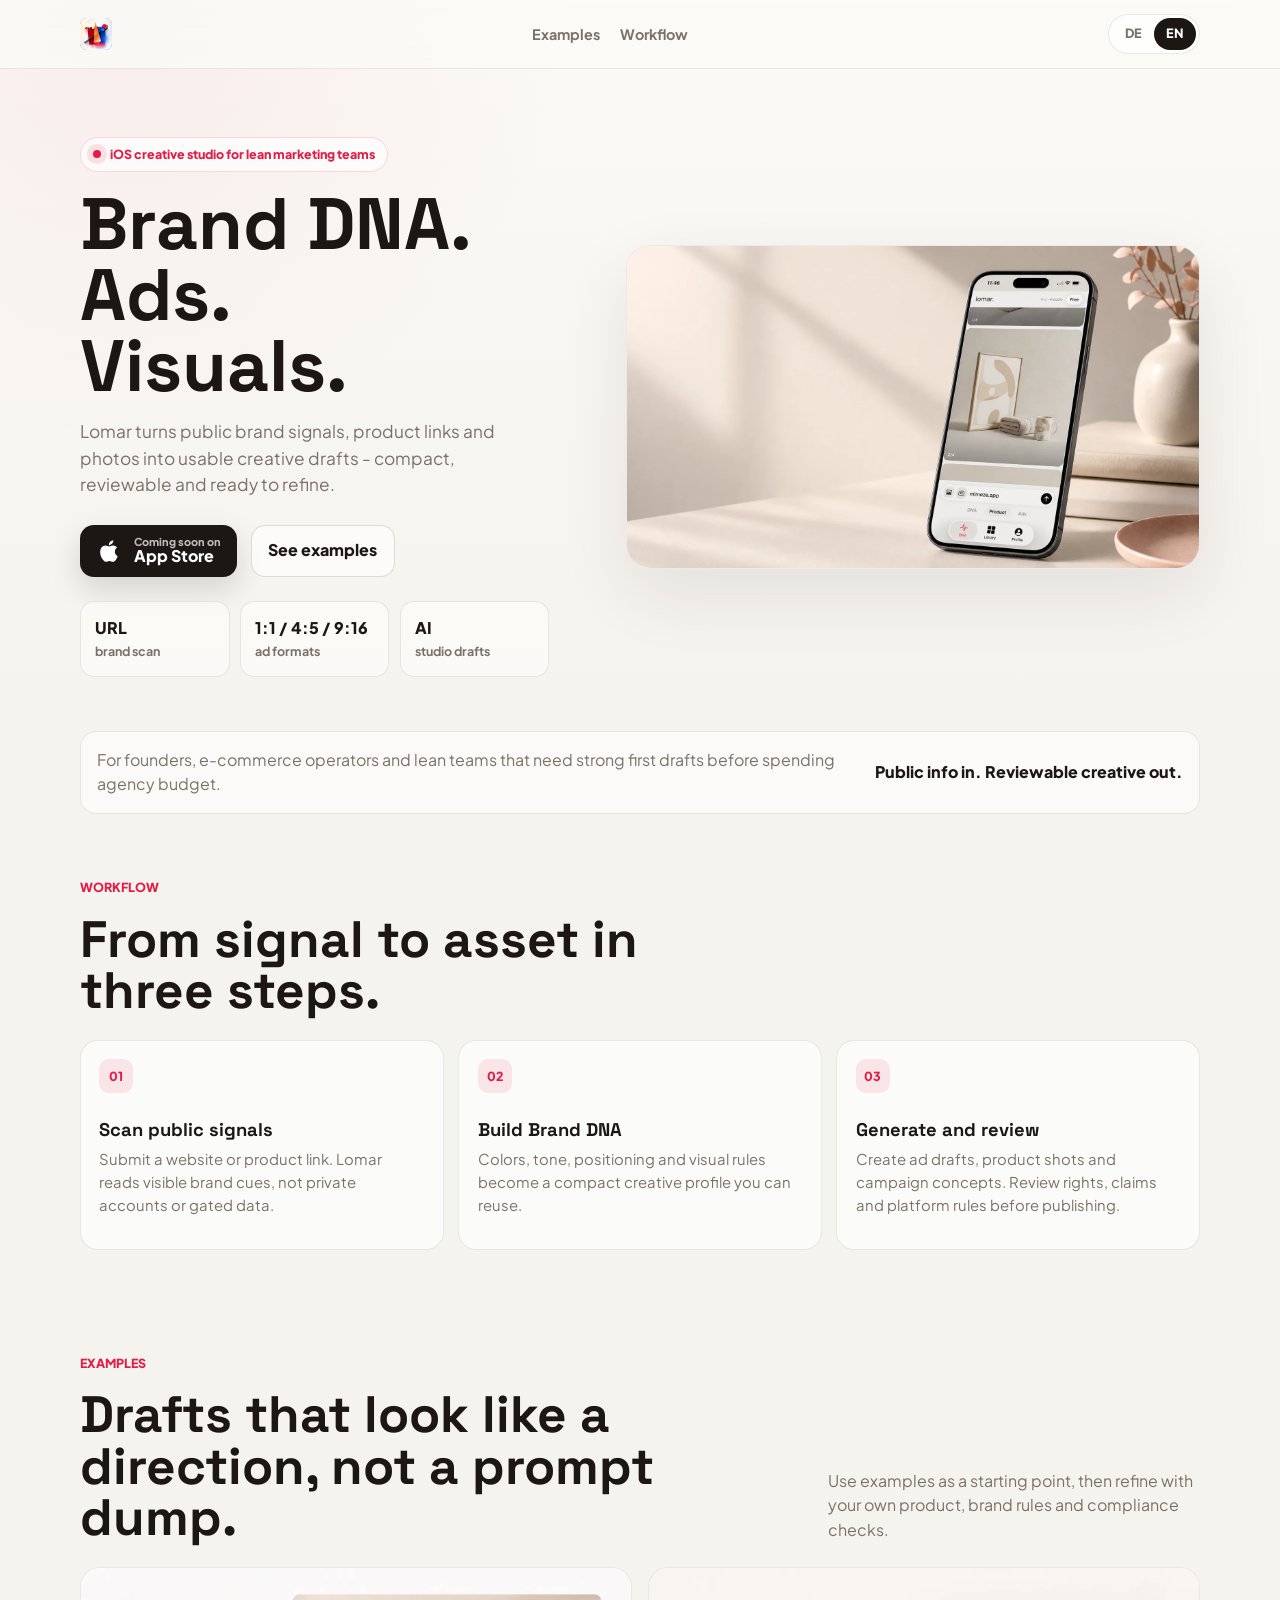
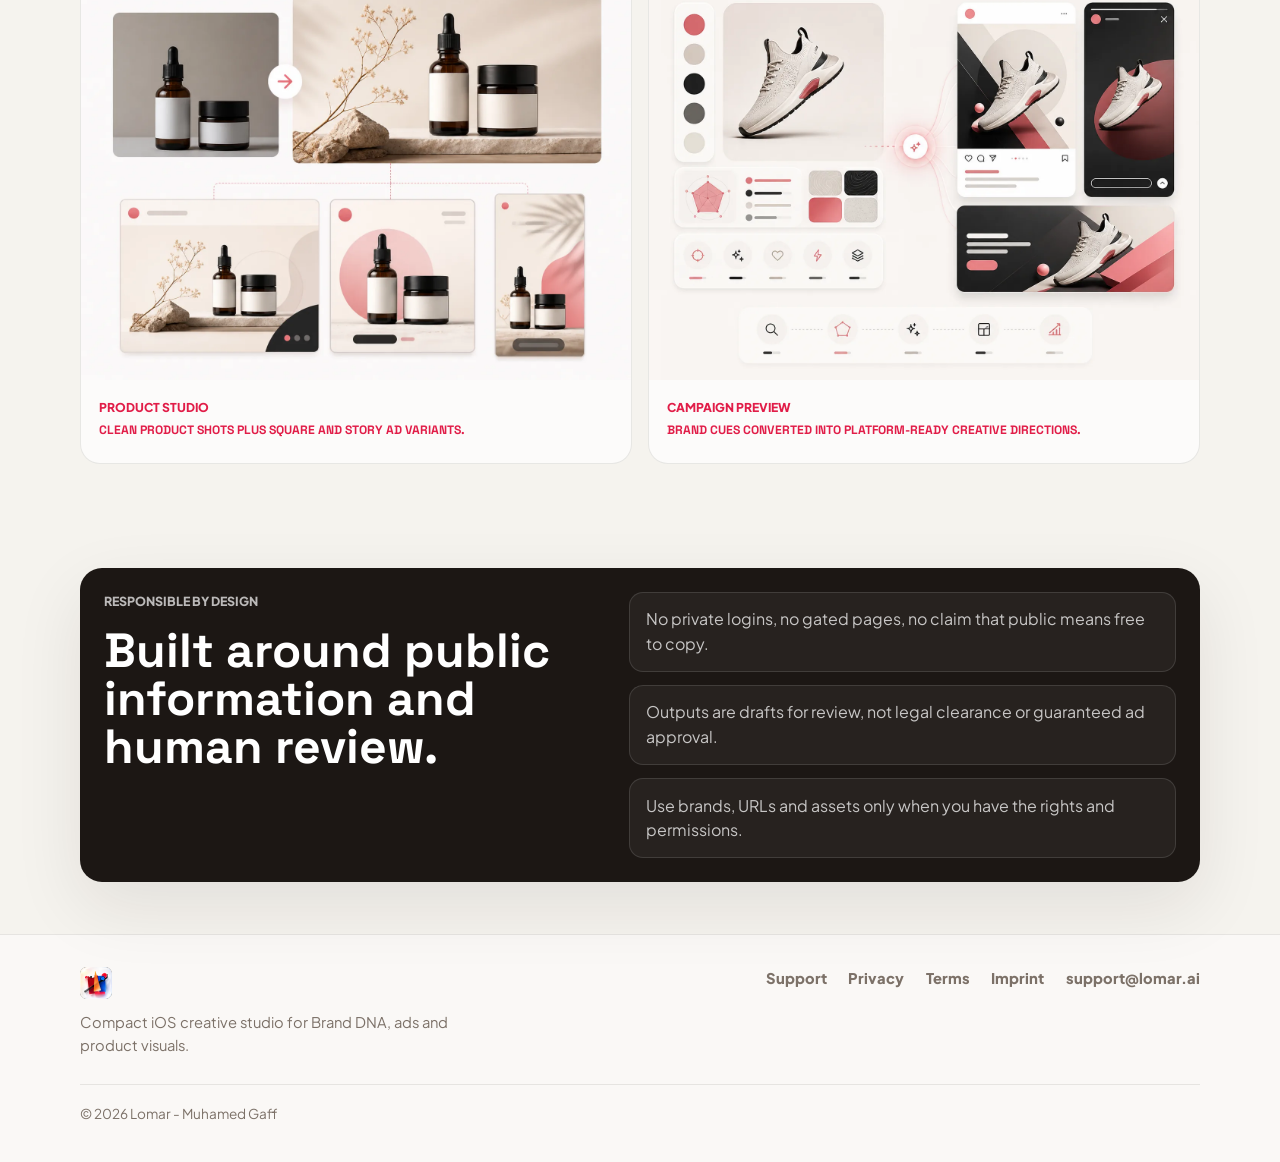
==== commit ceddd399: "Use real app screenshot hero" ====
--- a/index.html
+++ b/index.html
@@ -15,12 +15,12 @@
   <meta property="og:url" content="https://app.lomar.ai/">
   <meta property="og:title" content="Lomar - Brand DNA, ads and product visuals">
   <meta property="og:description" content="Turn a website, product link, or product photo into compact brand profiles, ad drafts, and studio-ready visuals.">
-  <meta property="og:image" content="https://app.lomar.ai/assets/example-skincare.png">
+  <meta property="og:image" content="https://app.lomar.ai/assets/hero-real-app.png">
   <meta property="og:site_name" content="Lomar">
   <meta name="twitter:card" content="summary_large_image">
   <meta name="twitter:title" content="Lomar - Brand DNA, ads and product visuals">
   <meta name="twitter:description" content="A compact iOS creative studio for brand scans, product visuals, and campaign drafts.">
-  <meta name="twitter:image" content="https://app.lomar.ai/assets/example-skincare.png">
+  <meta name="twitter:image" content="https://app.lomar.ai/assets/hero-real-app.png">
   <link rel="preconnect" href="https://fonts.googleapis.com">
   <link rel="preconnect" href="https://fonts.gstatic.com" crossorigin>
   <link href="https://fonts.googleapis.com/css2?family=Plus+Jakarta+Sans:wght@400;500;600;700;800&family=Space+Grotesk:wght@500;600;700&display=swap" rel="stylesheet">
@@ -130,42 +130,11 @@
           </dl>
         </div>
 
-        <div class="hero-media workflow-preview reveal" aria-label="Lomar workflow preview">
-          <div class="preview-panel">
-            <span class="preview-label">
-              <span class="lang-en">Input</span>
-              <span class="lang-de">Input</span>
-            </span>
-            <strong>brand.url</strong>
-            <p>
-              <span class="lang-en">Public site and product signals</span>
-              <span class="lang-de">Öffentliche Website- und Produktsignale</span>
-            </p>
-          </div>
-          <div class="preview-panel accent">
-            <span class="preview-label">DNA</span>
-            <div class="swatch-row" aria-hidden="true">
-              <i></i>
-              <i></i>
-              <i></i>
-              <i></i>
-            </div>
-            <p>
-              <span class="lang-en">Tone, colors, positioning, visual rules</span>
-              <span class="lang-de">Tonalität, Farben, Positionierung, visuelle Regeln</span>
-            </p>
-          </div>
-          <div class="preview-panel">
-            <span class="preview-label">
-              <span class="lang-en">Output</span>
-              <span class="lang-de">Output</span>
-            </span>
-            <strong>1:1 / 4:5 / 9:16</strong>
-            <p>
-              <span class="lang-en">Ad drafts and product visual directions</span>
-              <span class="lang-de">Ad-Drafts und Produktvisual-Richtungen</span>
-            </p>
-          </div>
+        <div class="hero-media reveal">
+          <picture>
+            <source srcset="assets/hero-real-app.webp" type="image/webp">
+            <img src="assets/hero-real-app.png" alt="Lomar app shown on an iPhone with the real DNA and product generation screen" width="1672" height="941">
+          </picture>
         </div>
       </div>
     </section>
--- a/assets/style.css
+++ b/assets/style.css
@@ -284,74 +284,6 @@
   transform: scale(1.025);
 }
 
-.workflow-preview {
-  display: grid;
-  gap: 0.9rem;
-  padding: 1rem;
-  transform: rotate(0.4deg);
-}
-
-.preview-panel {
-  padding: 1.1rem;
-  border: 1px solid var(--line);
-  border-radius: 16px;
-  background: rgba(245, 243, 238, 0.62);
-}
-
-.preview-panel.accent {
-  background: rgba(225, 29, 72, 0.08);
-  border-color: rgba(225, 29, 72, 0.16);
-}
-
-.preview-label {
-  display: block;
-  margin-bottom: 0.6rem;
-  color: var(--rose);
-  font-size: 0.74rem;
-  font-weight: 900;
-  text-transform: uppercase;
-}
-
-.preview-panel strong {
-  display: block;
-  margin-bottom: 0.35rem;
-  font-family: "Space Grotesk", sans-serif;
-  font-size: clamp(1.35rem, 3vw, 2.1rem);
-  line-height: 1;
-}
-
-.preview-panel p {
-  margin: 0;
-  color: var(--mist);
-  font-size: 0.94rem;
-}
-
-.swatch-row {
-  display: flex;
-  gap: 0.5rem;
-  margin-bottom: 0.8rem;
-}
-
-.swatch-row i {
-  width: 38px;
-  height: 38px;
-  border-radius: 12px;
-  border: 1px solid rgba(28, 23, 20, 0.08);
-  background: #e11d48;
-}
-
-.swatch-row i:nth-child(2) {
-  background: #1c1714;
-}
-
-.swatch-row i:nth-child(3) {
-  background: #f5f3ee;
-}
-
-.swatch-row i:nth-child(4) {
-  background: #b8aca2;
-}
-
 .strip {
   padding: 0.75rem 0;
 }
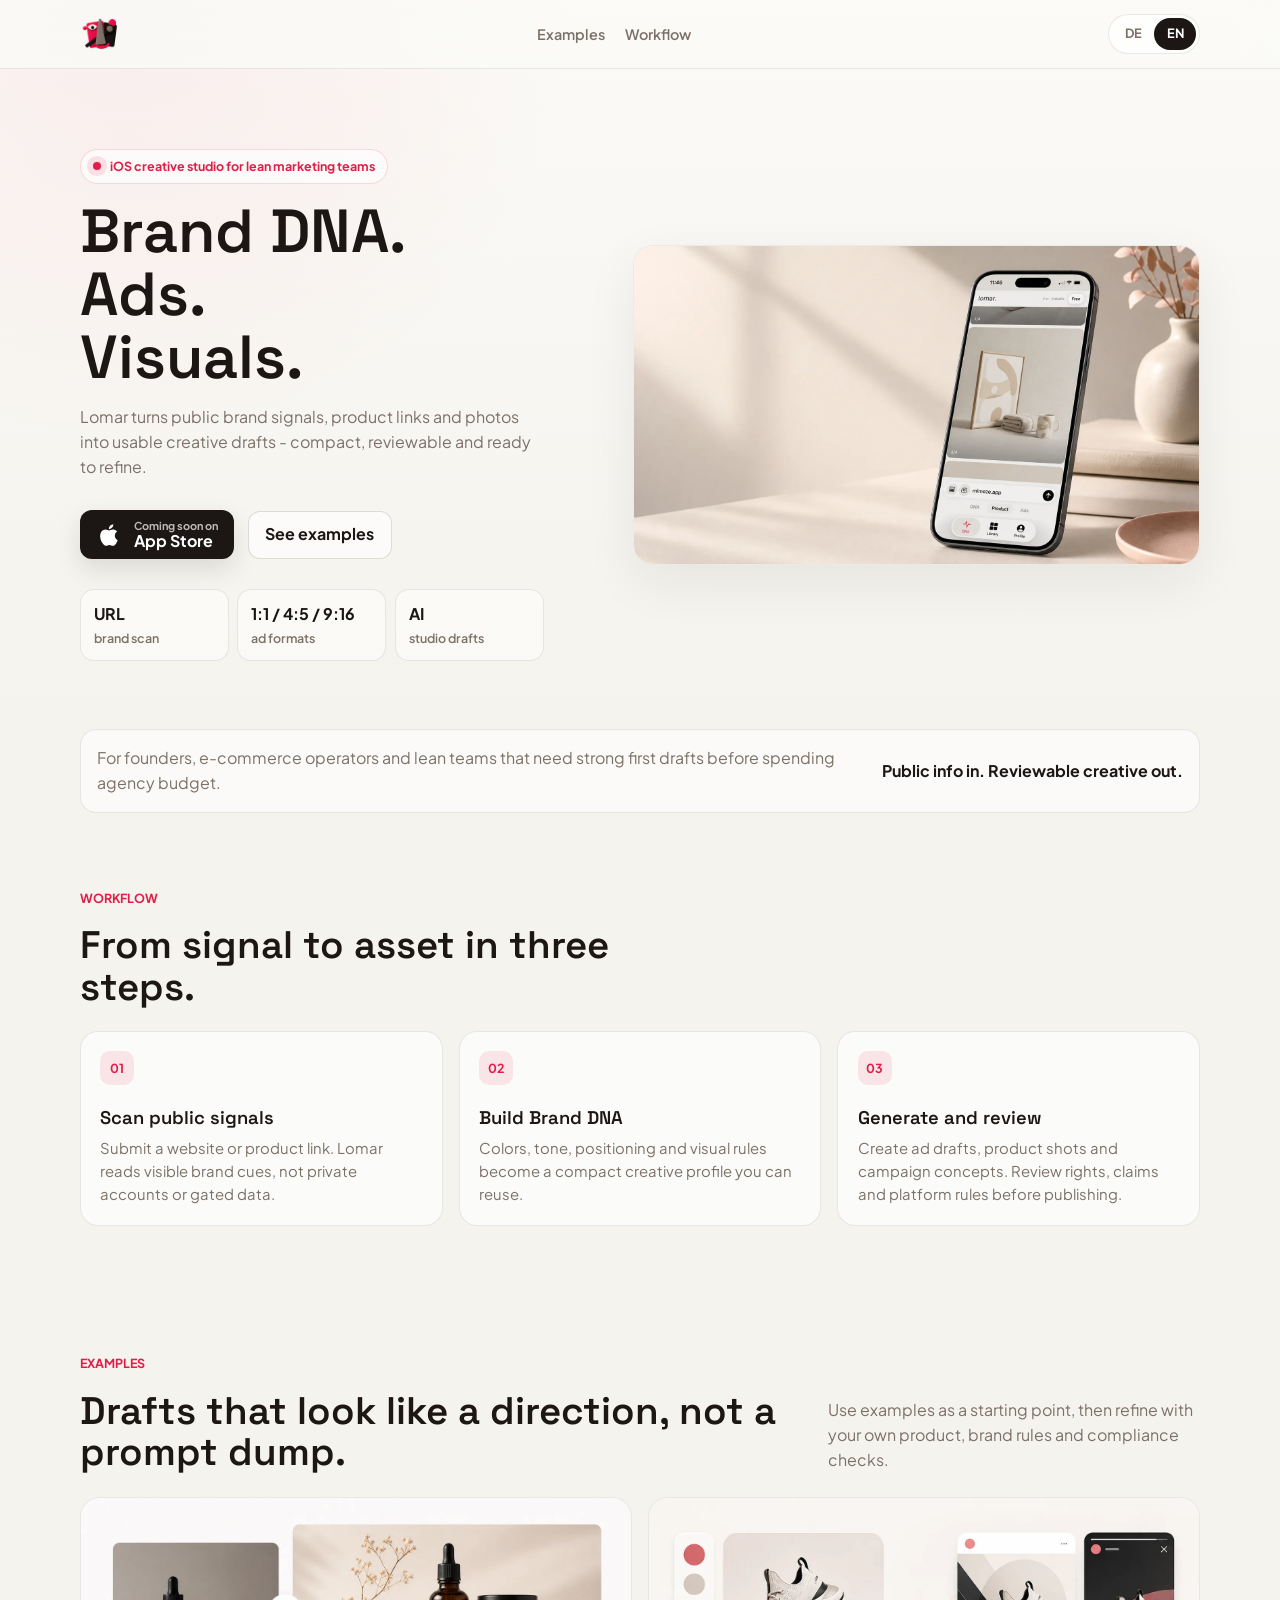
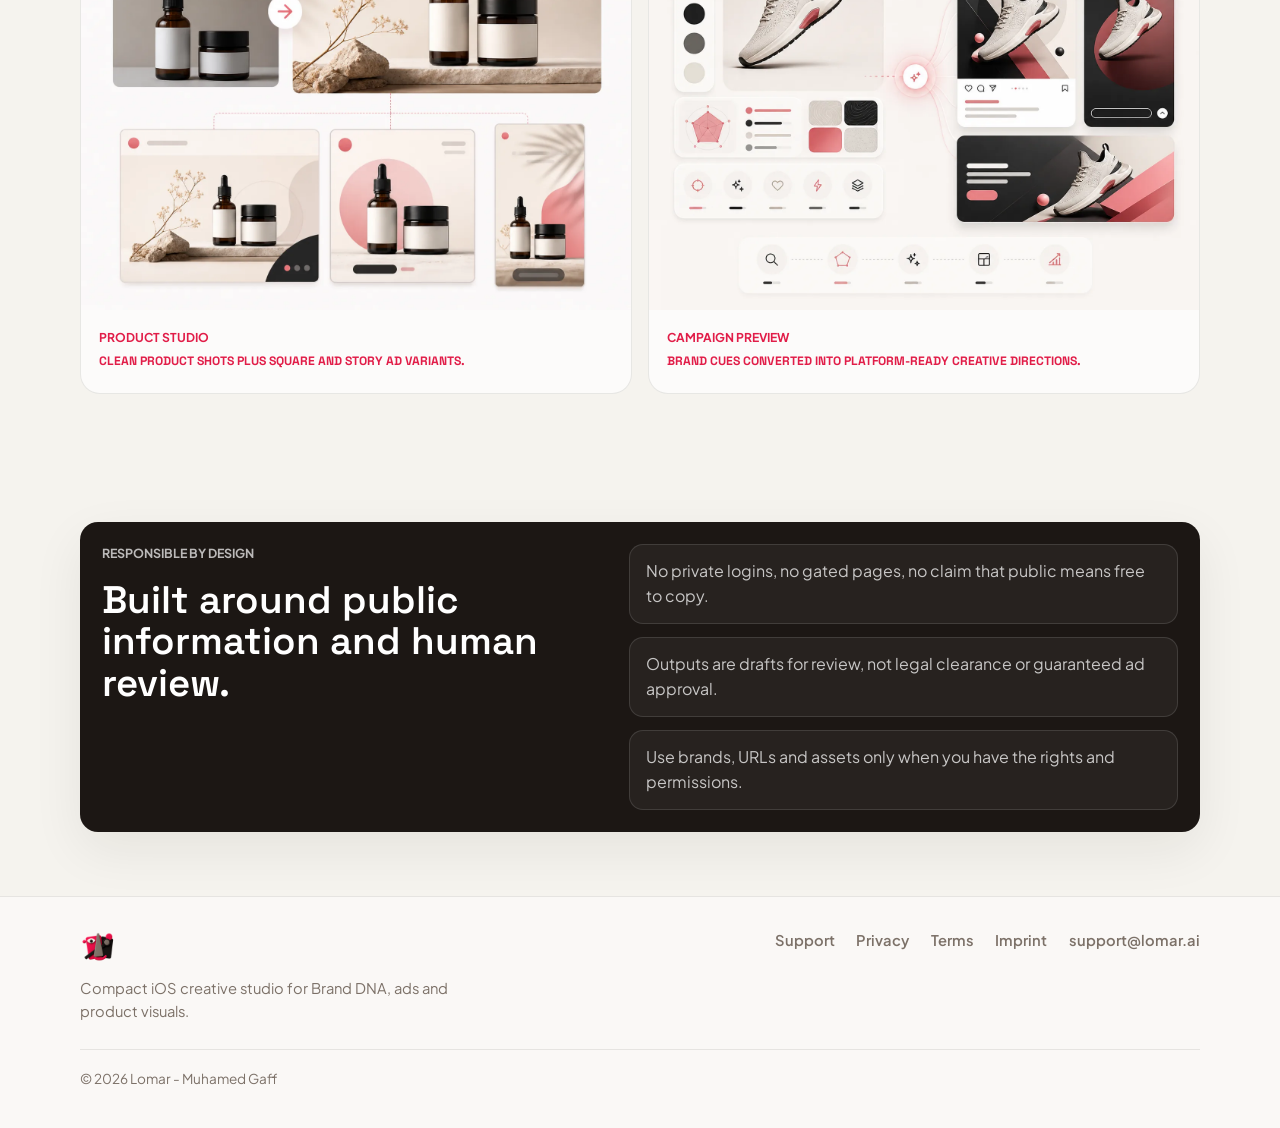
==== commit 415de689: "Replace old logo with Lomar mascot on landing pages. Co-authored-by: Cursor <cursoragent@cursor.com>" ====
--- a/index.html
+++ b/index.html
@@ -49,7 +49,7 @@
   <header class="site-header">
     <div class="container header-inner">
       <a class="logo" href="/" aria-label="Lomar home">
-        <img src="assets/logo.png" alt="Lomar" width="120" height="32">
+        <img class="logo-mark" src="assets/mascot.png" alt="" width="40" height="40">
       </a>
       <nav class="top-nav" aria-label="Main navigation">
         <a href="#examples">
@@ -291,7 +291,7 @@
     <div class="container footer-grid">
       <div class="footer-brand">
         <a class="logo" href="/" aria-label="Lomar home">
-          <img src="assets/logo.png" alt="Lomar" width="100" height="28">
+          <img class="logo-mark" src="assets/mascot.png" alt="" width="36" height="36">
         </a>
         <p>
           <span class="lang-en">Compact iOS creative studio for Brand DNA, ads and product visuals.</span>
--- a/assets/style.css
+++ b/assets/style.css
@@ -7,8 +7,8 @@
   --mist: #7c7168;
   --line: rgba(28, 23, 20, 0.09);
   --line-strong: rgba(28, 23, 20, 0.14);
-  --shadow: 0 24px 70px rgba(28, 23, 20, 0.09);
-  --radius: 18px;
+  --shadow: 0 18px 52px rgba(28, 23, 20, 0.07);
+  --radius: 14px;
   --max-width: 1120px;
 }
 
@@ -71,10 +71,16 @@
   gap: 1rem;
 }
 
-.logo img {
-  height: 32px;
-  width: auto;
-  border-radius: 7px;
+.logo img.logo-mark {
+  height: 40px;
+  width: 40px;
+  border-radius: 10px;
+  object-fit: contain;
+}
+
+.footer-brand .logo img.logo-mark {
+  height: 36px;
+  width: 36px;
 }
 
 .top-nav {
@@ -84,7 +90,7 @@
   gap: 1.25rem;
   color: var(--mist);
   font-size: 0.9rem;
-  font-weight: 700;
+  font-weight: 600;
 }
 
 .lang-toggle {
@@ -104,7 +110,7 @@
   cursor: pointer;
   font: inherit;
   font-size: 0.8rem;
-  font-weight: 800;
+  font-weight: 700;
   padding: 0.4rem 0.65rem;
 }
 
@@ -114,13 +120,13 @@
 }
 
 .hero {
-  padding: 4.25rem 0 2.6rem;
+  padding: 5rem 0 3.5rem;
 }
 
 .hero-grid {
   display: grid;
   grid-template-columns: minmax(0, 0.9fr) minmax(420px, 1.1fr);
-  gap: clamp(2rem, 6vw, 5rem);
+  gap: clamp(2.5rem, 7vw, 6rem);
   align-items: center;
 }
 
@@ -134,7 +140,7 @@
   margin: 0 0 1rem;
   color: var(--rose);
   font-size: 0.78rem;
-  font-weight: 800;
+  font-weight: 700;
   letter-spacing: 0;
   text-transform: uppercase;
 }
@@ -165,20 +171,21 @@
 }
 
 .hero h1 {
-  max-width: 12ch;
+  max-width: 13ch;
   margin: 0 0 1rem;
   font-family: "Space Grotesk", sans-serif;
-  font-size: clamp(2.75rem, 6vw, 4.55rem);
-  line-height: 0.98;
+  font-size: clamp(2.45rem, 5vw, 3.8rem);
+  line-height: 1.04;
+  font-weight: 600;
   letter-spacing: 0;
   overflow-wrap: anywhere;
 }
 
 .hero-lead {
-  max-width: 35rem;
-  margin: 0 0 1.65rem;
-  color: var(--mist);
-  font-size: 1.08rem;
+  max-width: 32rem;
+  margin: 0 0 1.9rem;
+  color: var(--mist);
+  font-size: 1rem;
 }
 
 .cta-row {
@@ -196,9 +203,9 @@
 .btn-secondary {
   display: inline-flex;
   align-items: center;
-  min-height: 52px;
-  border-radius: 14px;
-  font-weight: 800;
+  min-height: 48px;
+  border-radius: 12px;
+  font-weight: 700;
 }
 
 .badge-button {
@@ -206,7 +213,7 @@
   padding: 0.62rem 1rem;
   background: var(--ink);
   color: #fff;
-  box-shadow: 0 12px 30px rgba(28, 23, 20, 0.15);
+  box-shadow: 0 10px 26px rgba(28, 23, 20, 0.12);
 }
 
 .badge-label {
@@ -238,13 +245,13 @@
 .hero-stats {
   display: grid;
   grid-template-columns: repeat(3, minmax(0, 1fr));
-  gap: 0.65rem;
-  max-width: 34rem;
-  margin: 1.5rem 0 0;
+  gap: 0.55rem;
+  max-width: 31rem;
+  margin: 1.9rem 0 0;
 }
 
 .hero-stats div {
-  padding: 0.9rem;
+  padding: 0.75rem 0.8rem;
   border: 1px solid var(--line);
   border-radius: 14px;
   background: rgba(255, 255, 255, 0.52);
@@ -253,24 +260,24 @@
 .hero-stats dt {
   margin: 0 0 0.1rem;
   color: var(--ink);
-  font-weight: 900;
+  font-weight: 700;
 }
 
 .hero-stats dd {
   margin: 0;
   color: var(--mist);
   font-size: 0.78rem;
-  font-weight: 700;
+  font-weight: 600;
 }
 
 .hero-media {
   position: relative;
   overflow: hidden;
   border: 1px solid var(--line);
-  border-radius: 24px;
+  border-radius: 20px;
   background: #fff;
   box-shadow: var(--shadow);
-  transform: rotate(0.4deg);
+  transform: none;
 }
 
 .hero-media img {
@@ -310,15 +317,15 @@
 
 .strip-grid > span {
   color: var(--ink);
-  font-weight: 900;
+  font-weight: 700;
 }
 
 .section {
+  padding: 4.75rem 0;
+}
+
+.section.compact {
   padding: 4rem 0;
-}
-
-.section.compact {
-  padding: 3.25rem 0;
 }
 
 .section-head {
@@ -338,8 +345,9 @@
 .trust-panel h2 {
   margin: 0;
   font-family: "Space Grotesk", sans-serif;
-  font-size: clamp(2rem, 4vw, 3.35rem);
-  line-height: 1;
+  font-size: clamp(1.75rem, 3vw, 2.65rem);
+  line-height: 1.08;
+  font-weight: 600;
   letter-spacing: 0;
 }
 
@@ -351,12 +359,12 @@
 .steps-grid {
   display: grid;
   grid-template-columns: repeat(3, minmax(0, 1fr));
-  gap: 0.9rem;
+  gap: 1rem;
 }
 
 .step-card {
-  min-height: 210px;
-  padding: 1.15rem;
+  min-height: 190px;
+  padding: 1.2rem;
   border: 1px solid var(--line);
   border-radius: 18px;
   background: rgba(255, 255, 255, 0.62);
@@ -375,12 +383,12 @@
   place-items: center;
   width: 34px;
   height: 34px;
-  margin-bottom: 1.6rem;
+  margin-bottom: 1.35rem;
   border-radius: 10px;
   background: var(--rose-soft);
   color: var(--rose);
   font-size: 0.78rem;
-  font-weight: 900;
+  font-weight: 700;
 }
 
 .step-card h3,
@@ -388,7 +396,8 @@
   margin: 0 0 0.5rem;
   font-family: "Space Grotesk", sans-serif;
   font-size: 1.15rem;
-  line-height: 1.15;
+  line-height: 1.2;
+  font-weight: 600;
   letter-spacing: 0;
 }
 
@@ -427,7 +436,7 @@
   margin-bottom: 0.45rem;
   color: var(--rose);
   font-size: 0.76rem;
-  font-weight: 900;
+  font-weight: 700;
   letter-spacing: 0;
   text-transform: uppercase;
 }
@@ -440,8 +449,8 @@
   display: grid;
   grid-template-columns: minmax(0, 0.9fr) minmax(320px, 1fr);
   gap: 2rem;
-  padding: 1.5rem;
-  border-radius: 22px;
+  padding: 1.35rem;
+  border-radius: 18px;
   background: var(--ink);
   color: #fff;
   box-shadow: var(--shadow);
@@ -453,7 +462,7 @@
 
 .trust-panel h2 {
   color: #fff;
-  font-size: clamp(1.9rem, 4vw, 3rem);
+  font-size: clamp(1.65rem, 3vw, 2.4rem);
 }
 
 .trust-panel ul {
@@ -499,7 +508,7 @@
   gap: 0.9rem 1.35rem;
   color: var(--mist);
   font-size: 0.92rem;
-  font-weight: 800;
+  font-weight: 600;
 }
 
 .footer-meta {
@@ -674,11 +683,11 @@
 
 @media (max-width: 760px) {
   .hero {
-    padding-top: 2.6rem;
+    padding-top: 3rem;
   }
 
   .hero-grid {
-    gap: 1.5rem;
+    gap: 2rem;
   }
 
   .hero-media {
@@ -706,7 +715,7 @@
   }
 
   .hero h1 {
-    font-size: clamp(2.3rem, 12vw, 3.25rem);
+    font-size: clamp(2rem, 10vw, 2.75rem);
   }
 
   .hero-lead {
@@ -727,7 +736,7 @@
   }
 
   .section.compact {
-    padding: 2.5rem 0;
+    padding: 3.25rem 0;
   }
 
   .trust-panel,
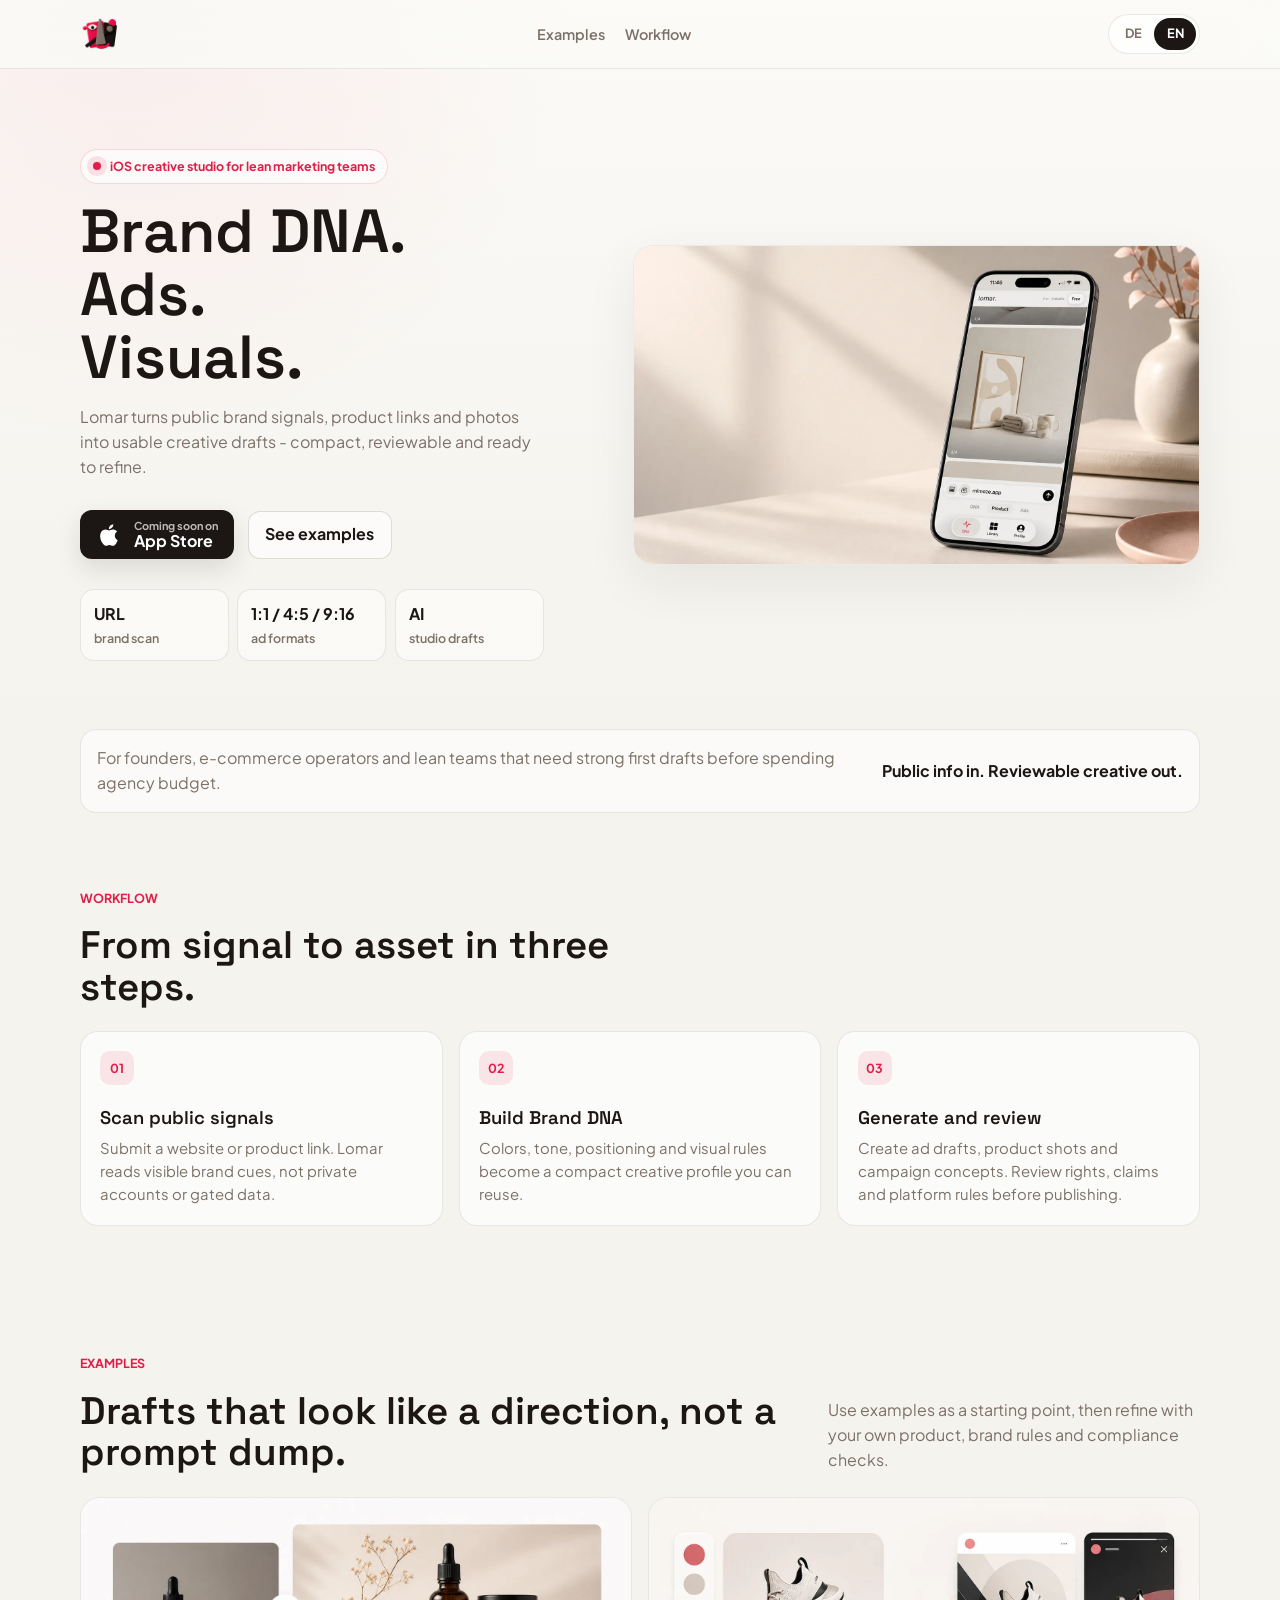
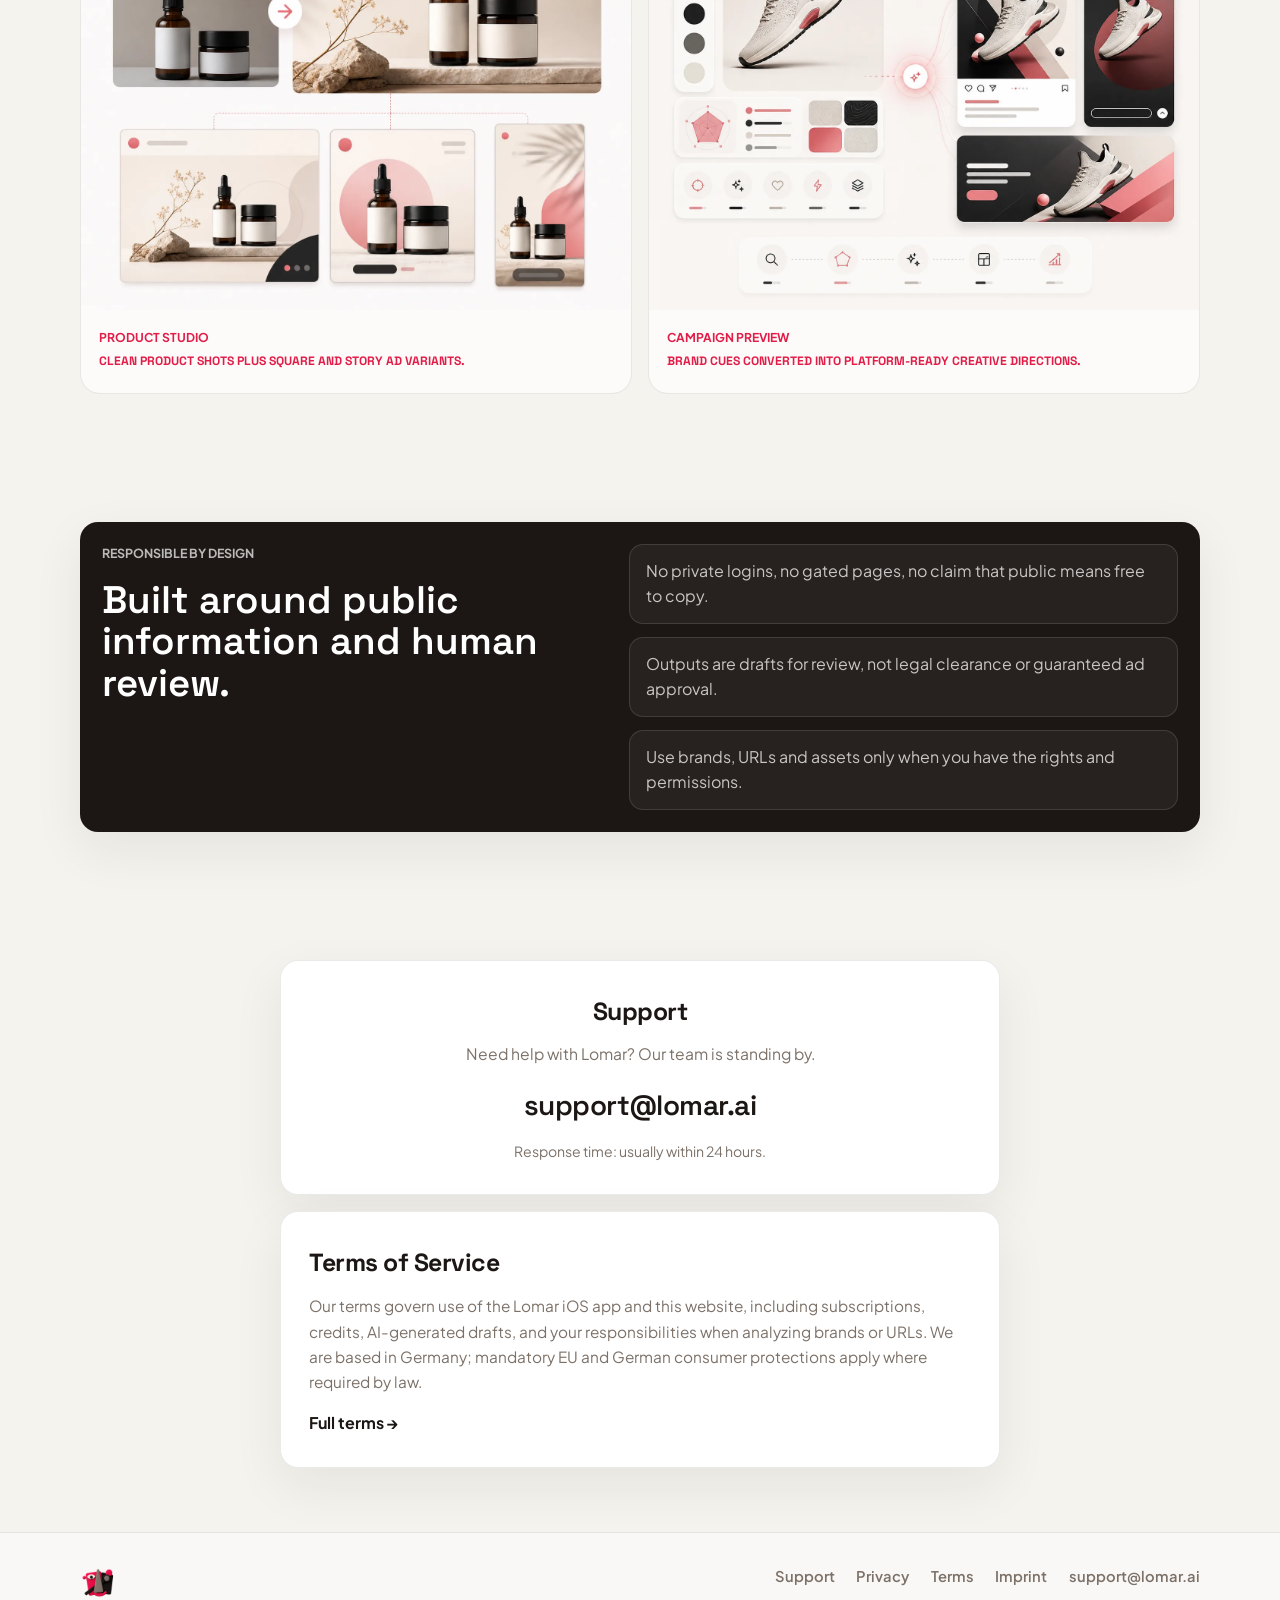
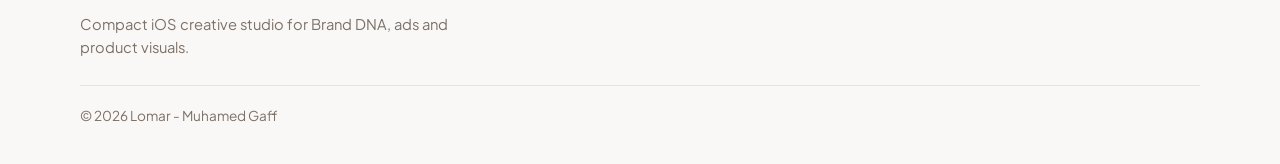
==== commit dabace66: "Add Support and Terms cards on the landing page. Co-authored-by: Cursor <cursoragent@cursor.com>" ====
--- a/index.html
+++ b/index.html
@@ -285,6 +285,39 @@
         </ul>
       </div>
     </section>
+
+    <section class="section compact" id="support">
+      <div class="container info-cards">
+        <article class="info-card info-card--support reveal">
+          <h2>Support</h2>
+          <p class="info-lead">
+            <span class="lang-en">Need help with Lomar? Our team is standing by.</span>
+            <span class="lang-de">Brauchst du Hilfe mit Lomar? Unser Team ist für dich da.</span>
+          </p>
+          <a class="info-email" href="mailto:support@lomar.ai">support@lomar.ai</a>
+          <p class="info-note">
+            <span class="lang-en">Response time: usually within 24 hours.</span>
+            <span class="lang-de">Antwortzeit: in der Regel innerhalb von 24 Stunden.</span>
+          </p>
+        </article>
+
+        <article class="info-card info-card--terms reveal">
+          <h2>
+            <span class="lang-en">Terms of Service</span>
+            <span class="lang-de">Allgemeine Geschäftsbedingungen</span>
+          </h2>
+          <p class="info-copy">
+            <span class="lang-en">Our terms govern use of the Lomar iOS app and this website, including subscriptions, credits, AI-generated drafts, and your responsibilities when analyzing brands or URLs. We are based in Germany; mandatory EU and German consumer protections apply where required by law.</span>
+            <span class="lang-de">Unsere AGB regeln die Nutzung der Lomar-iOS-App und dieser Website — inklusive Abos, Credits, KI-generierter Drafts und deiner Pflichten bei Brand- oder URL-Analysen. Sitz in Deutschland; zwingende EU- und deutsche Verbraucherrechte gelten, wo das Gesetz es verlangt.</span>
+          </p>
+          <a class="info-link" href="/terms/">
+            <span class="lang-en">Full terms</span>
+            <span class="lang-de">Vollständige AGB</span>
+            <span aria-hidden="true"> →</span>
+          </a>
+        </article>
+      </div>
+    </section>
   </main>
 
   <footer class="site-footer">
--- a/assets/style.css
+++ b/assets/style.css
@@ -481,6 +481,77 @@
   background: rgba(255, 255, 255, 0.05);
 }
 
+.info-cards {
+  display: grid;
+  gap: 1rem;
+  max-width: 720px;
+  margin-inline: auto;
+}
+
+.info-card {
+  padding: 2rem 1.75rem;
+  border-radius: 18px;
+  background: var(--paper-elevated);
+  border: 1px solid var(--line);
+  box-shadow: var(--shadow);
+}
+
+.info-card h2 {
+  margin: 0 0 0.65rem;
+  font-family: "Space Grotesk", sans-serif;
+  font-size: 1.55rem;
+  letter-spacing: -0.02em;
+}
+
+.info-card--support {
+  text-align: center;
+}
+
+.info-lead {
+  margin: 0 0 1.1rem;
+  color: var(--mist);
+  font-size: 0.98rem;
+}
+
+.info-email {
+  display: inline-block;
+  margin-bottom: 0.85rem;
+  font-family: "Space Grotesk", sans-serif;
+  font-size: clamp(1.35rem, 3vw, 1.75rem);
+  font-weight: 600;
+  letter-spacing: -0.02em;
+  color: var(--ink);
+}
+
+.info-email:hover {
+  color: var(--rose);
+}
+
+.info-note {
+  margin: 0;
+  color: var(--mist);
+  font-size: 0.88rem;
+}
+
+.info-copy {
+  margin: 0 0 1rem;
+  color: var(--mist);
+  font-size: 0.96rem;
+  line-height: 1.65;
+}
+
+.info-link {
+  display: inline-flex;
+  align-items: center;
+  gap: 0.15rem;
+  font-weight: 700;
+  color: var(--ink);
+}
+
+.info-link:hover {
+  color: var(--rose);
+}
+
 .site-footer {
   border-top: 1px solid var(--line);
   background: rgba(255, 255, 255, 0.42);
